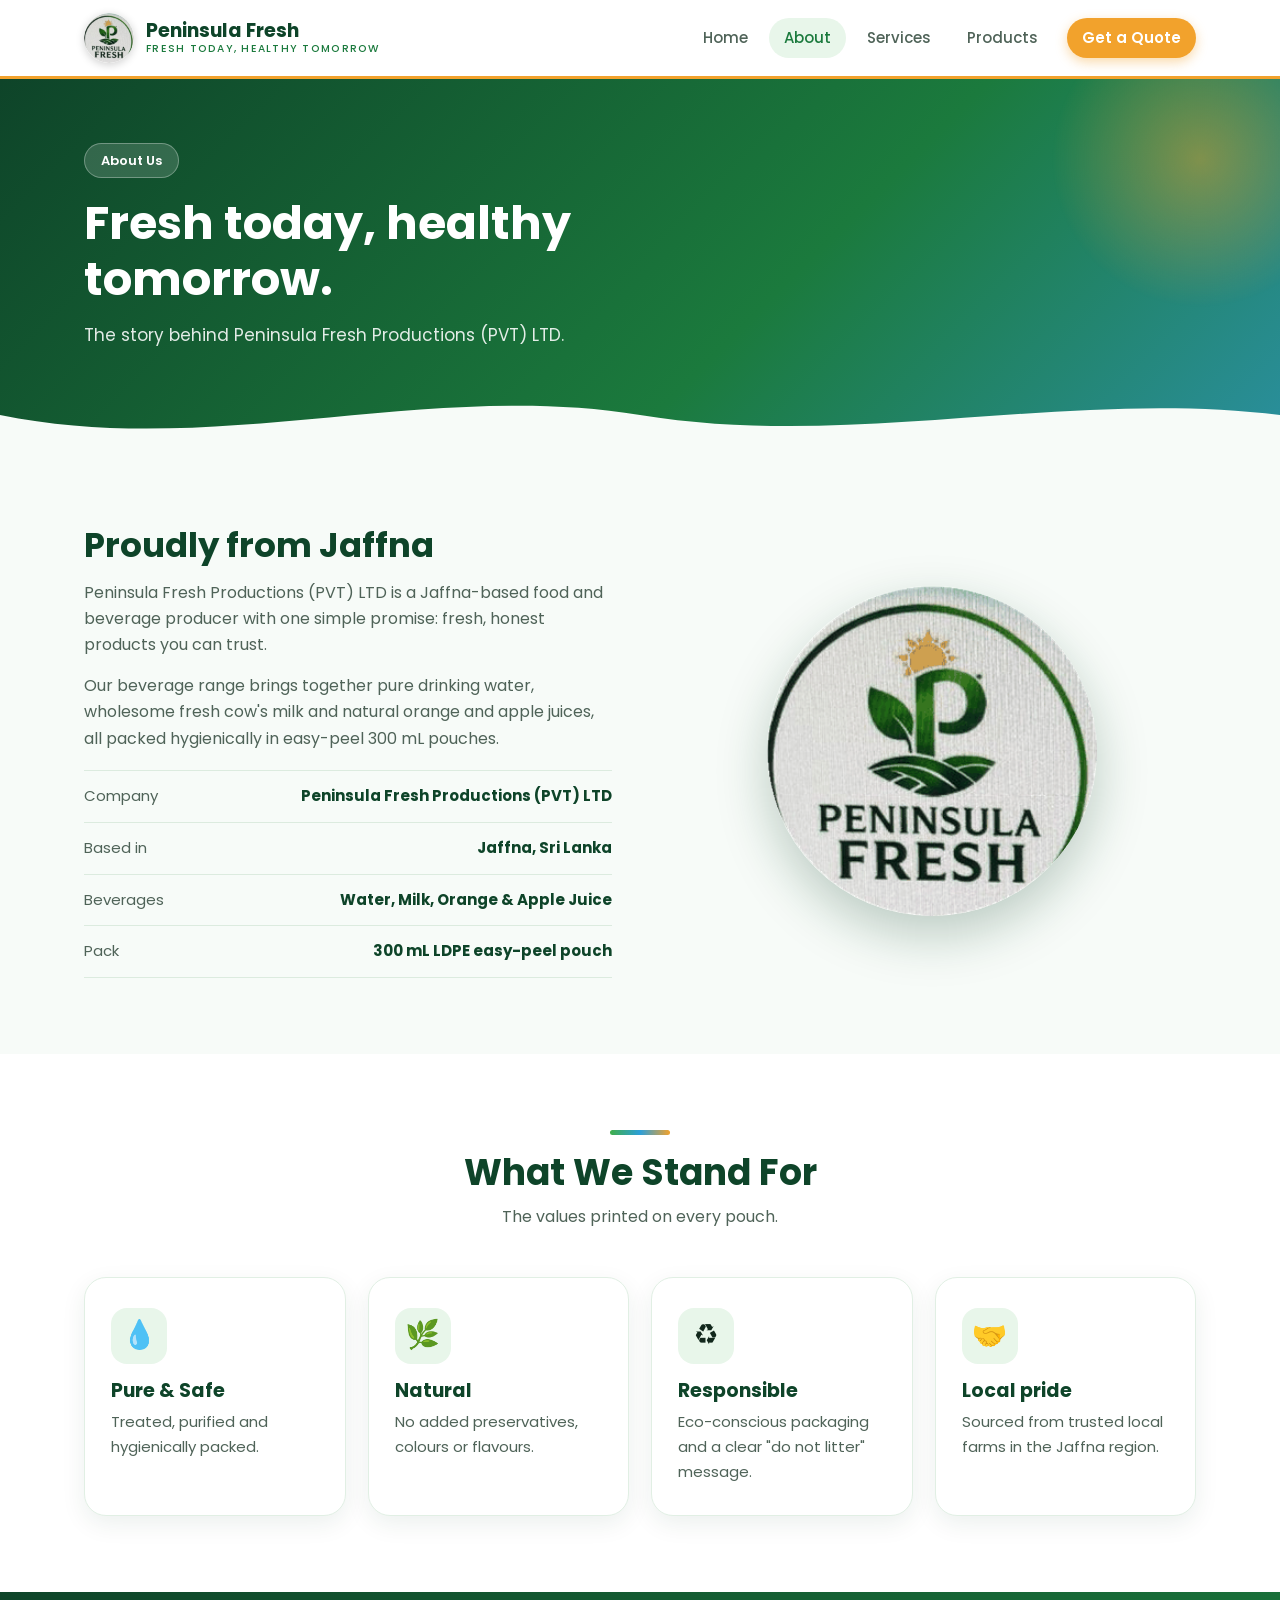
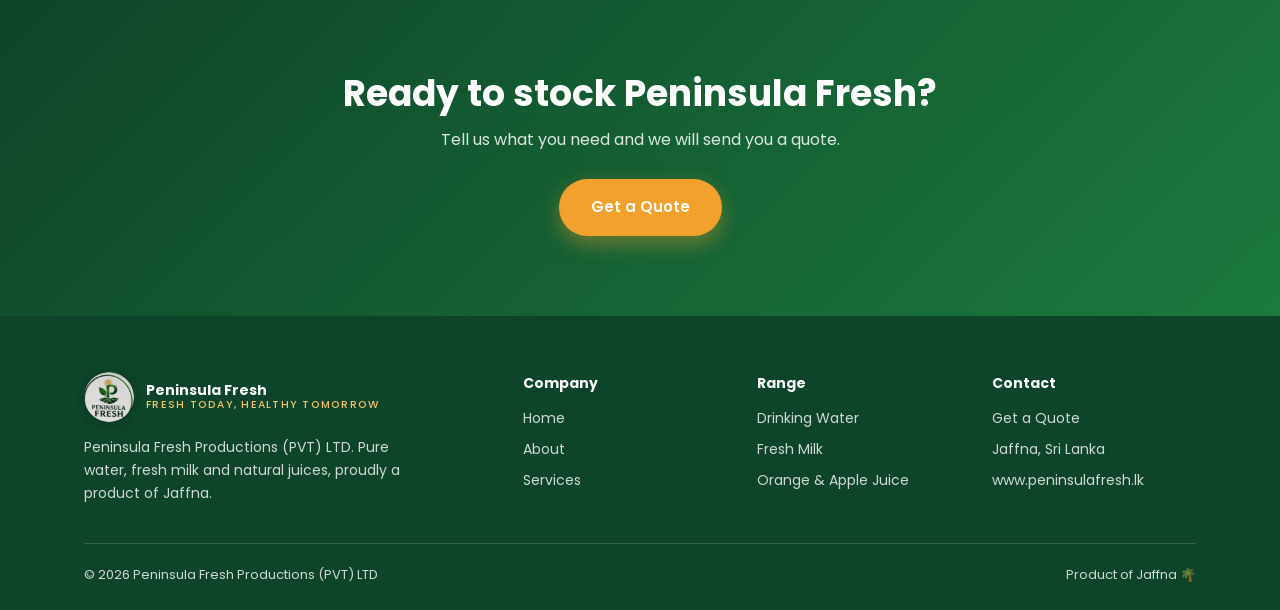
==== about.html @ 9424a058 "Initial commit - Peninsula Fresh Drinks Website" ====
<!DOCTYPE html>
<html lang="en"><head><meta charset="UTF-8"><meta name="viewport" content="width=device-width,initial-scale=1">
<title>About | Peninsula Fresh</title><meta name="description" content="About Peninsula Fresh Productions (PVT) LTD, Jaffna.">
<link rel="icon" href="[data-uri]"><link rel="preconnect" href="https://fonts.googleapis.com"><link href="https://fonts.googleapis.com/css2?family=Poppins:wght@400;500;600;700&display=swap" rel="stylesheet">
<link rel="stylesheet" href="style.css"></head><body>
<header class="hdr"><div class="wrap"><a class="brand" href="index.html"><img src="[data-uri]" alt="Peninsula Fresh logo"><span>Peninsula Fresh<small>Fresh Today, Healthy Tomorrow</small></span></a>
<button class="mt" aria-label="Menu" aria-expanded="false"><span></span><span></span><span></span></button><nav class="nav"><a href="index.html">Home</a><a href="about.html" class=on>About</a><a href="services.html">Services</a><a href="products.html">Products</a><a href="contact.html" class="cta">Get a Quote</a></nav></div></header>
<div class="ph"><div class="wrap"><span class="pill">About Us</span><h1>Fresh today, healthy tomorrow.</h1><p>The story behind Peninsula Fresh Productions (PVT) LTD.</p></div><div class="wv"><svg viewBox="0 0 2880 80" preserveAspectRatio="none"><path d="M0 40 C240 90 480 0 720 40 C960 80 1200 10 1440 40 C1680 90 1920 0 2160 40 C2400 80 2640 10 2880 40 V80 H0Z" fill="#f7fbf8"/></svg></div></div><section><div class="wrap"><div class="two"><div><h2>Proudly from Jaffna</h2><p>Peninsula Fresh Productions (PVT) LTD is a Jaffna-based food and beverage producer with one simple promise: fresh, honest products you can trust.</p><p>Our beverage range brings together pure drinking water, wholesome fresh cow's milk and natural orange and apple juices, all packed hygienically in easy-peel 300 mL pouches.</p>
<div class="facts"><div><span>Company</span><b>Peninsula Fresh Productions (PVT) LTD</b></div><div><span>Based in</span><b>Jaffna, Sri Lanka</b></div><div><span>Beverages</span><b>Water, Milk, Orange &amp; Apple Juice</b></div><div><span>Pack</span><b>300 mL LDPE easy-peel pouch</b></div></div></div><div><img class="logo-big" src="[data-uri]" alt="Peninsula Fresh logo"></div></div></div></section>
<section class="alt"><div class="wrap"><div class="sh"><div class="bar"></div><h2>What We Stand For</h2><p>The values printed on every pouch.</p></div><div class="grid4"><div class="card"><div class="ic">💧</div><h3>Pure &amp; Safe</h3><p>Treated, purified and hygienically packed.</p></div><div class="card"><div class="ic">🌿</div><h3>Natural</h3><p>No added preservatives, colours or flavours.</p></div><div class="card"><div class="ic">♻️</div><h3>Responsible</h3><p>Eco-conscious packaging and a clear "do not litter" message.</p></div><div class="card"><div class="ic">🤝</div><h3>Local pride</h3><p>Sourced from trusted local farms in the Jaffna region.</p></div></div></div></section><section class="cta"><div class="wrap"><h2>Ready to stock Peninsula Fresh?</h2><p>Tell us what you need and we will send you a quote.</p><a class="btn b3" href="contact.html">Get a Quote</a></div></section>
<footer class="ft"><div class="wrap"><div class="fg"><div><a class="brand" href="index.html"><img src="[data-uri]" alt="Peninsula Fresh logo"><span>Peninsula Fresh<small>Fresh Today, Healthy Tomorrow</small></span></a><p style="margin-top:14px;max-width:320px">Peninsula Fresh Productions (PVT) LTD. Pure water, fresh milk and natural juices, proudly a product of Jaffna.</p></div>
<div><h4>Company</h4><a href="index.html">Home</a><a href="about.html">About</a><a href="services.html">Services</a></div>
<div><h4>Range</h4><a href="products.html">Drinking Water</a><a href="products.html">Fresh Milk</a><a href="products.html">Orange &amp; Apple Juice</a></div>
<div><h4>Contact</h4><a href="contact.html">Get a Quote</a><p>Jaffna, Sri Lanka</p><p>www.peninsulafresh.lk</p></div></div>
<div class="fb"><span>© <span class="yr">2026</span> Peninsula Fresh Productions (PVT) LTD</span><span>Product of Jaffna 🌴</span></div></div></footer>
<script src="script.js"></script></body></html>
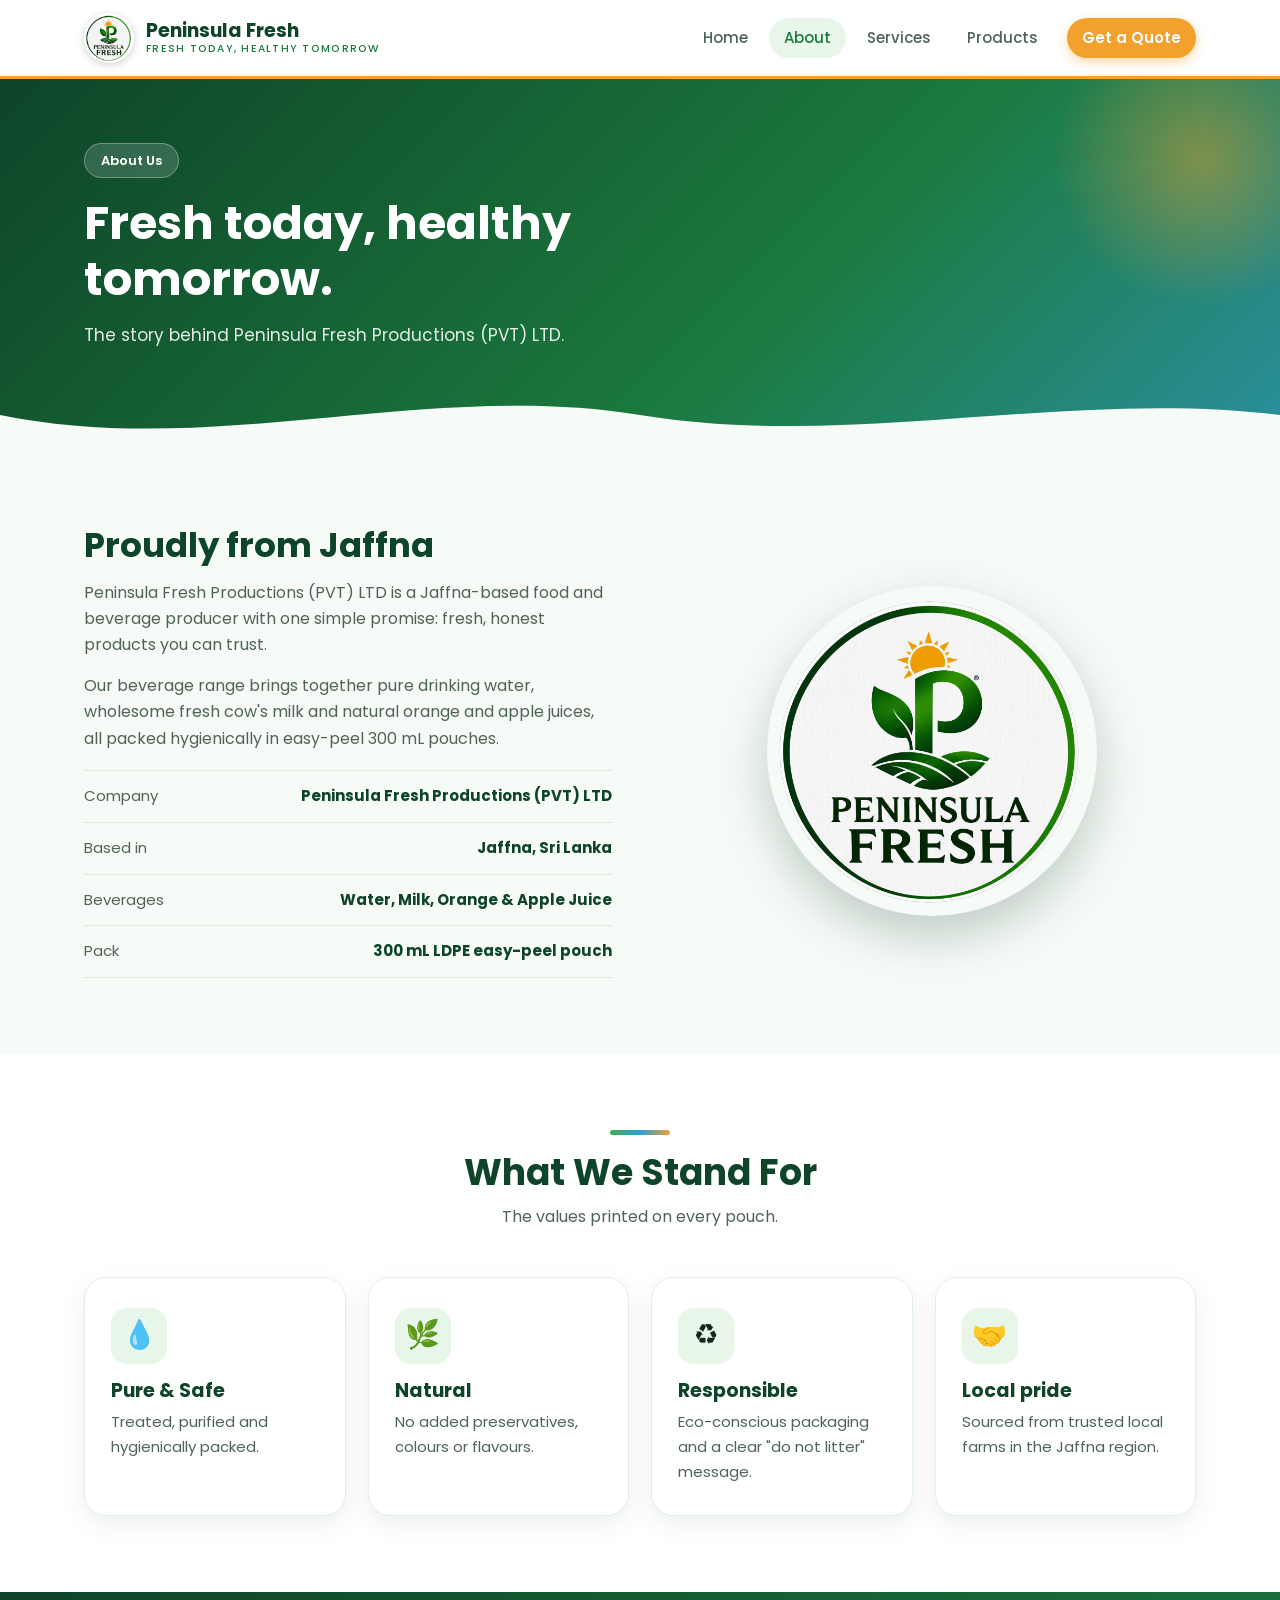
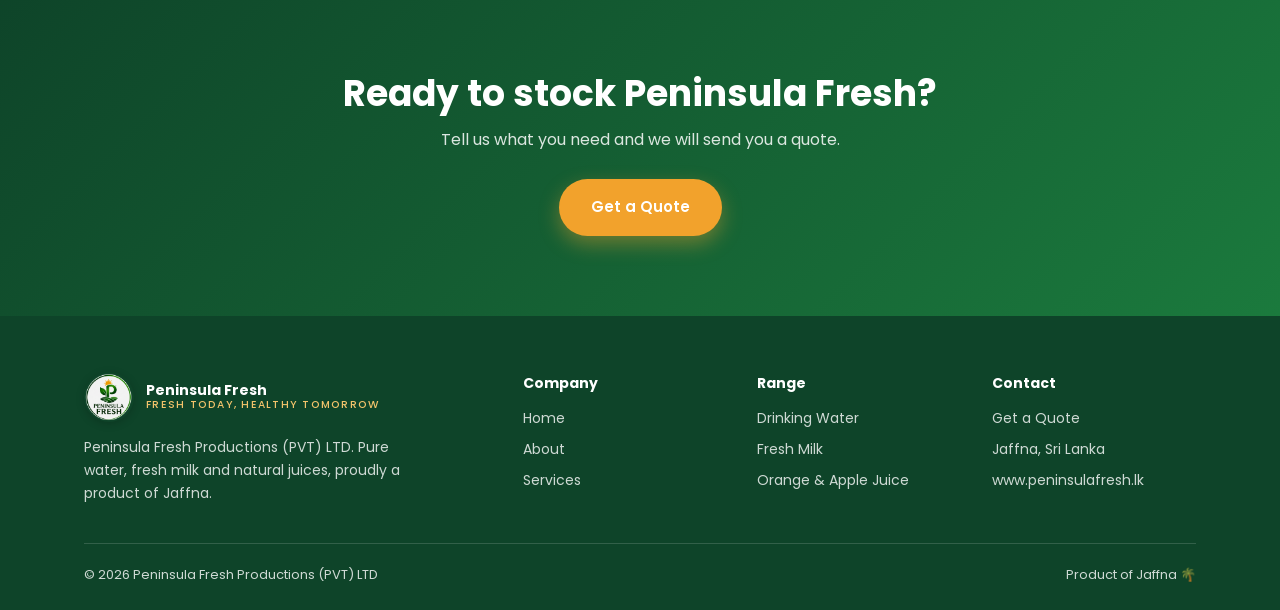
==== commit 681606d6: "Updated product images" ====
--- a/about.html
+++ b/about.html
@@ -1,14 +1,14 @@
 <!DOCTYPE html>
 <html lang="en"><head><meta charset="UTF-8"><meta name="viewport" content="width=device-width,initial-scale=1">
 <title>About | Peninsula Fresh</title><meta name="description" content="About Peninsula Fresh Productions (PVT) LTD, Jaffna.">
-<link rel="icon" href="[data-uri]"><link rel="preconnect" href="https://fonts.googleapis.com"><link href="https://fonts.googleapis.com/css2?family=Poppins:wght@400;500;600;700&display=swap" rel="stylesheet">
+<link rel="icon" href="images/logo.png"><link rel="preconnect" href="https://fonts.googleapis.com"><link href="https://fonts.googleapis.com/css2?family=Poppins:wght@400;500;600;700&display=swap" rel="stylesheet">
 <link rel="stylesheet" href="style.css"></head><body>
-<header class="hdr"><div class="wrap"><a class="brand" href="index.html"><img src="[data-uri]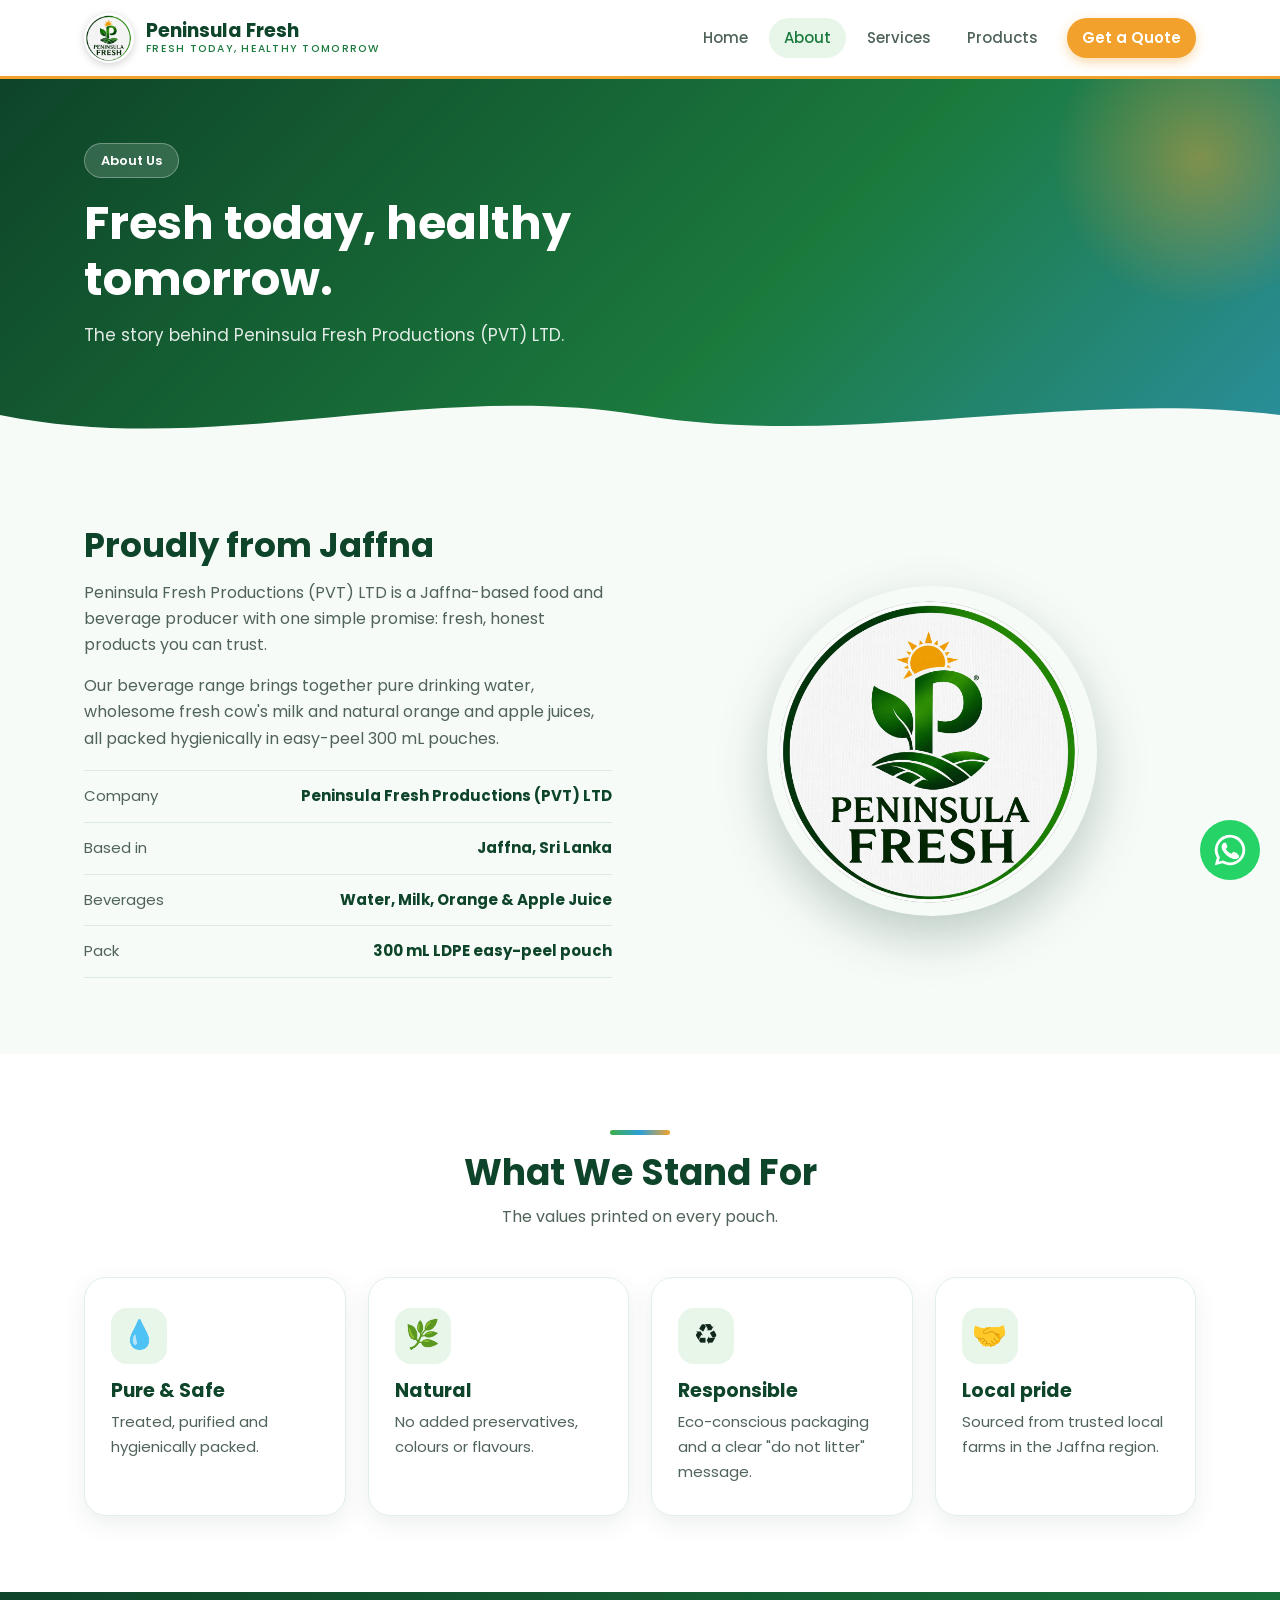
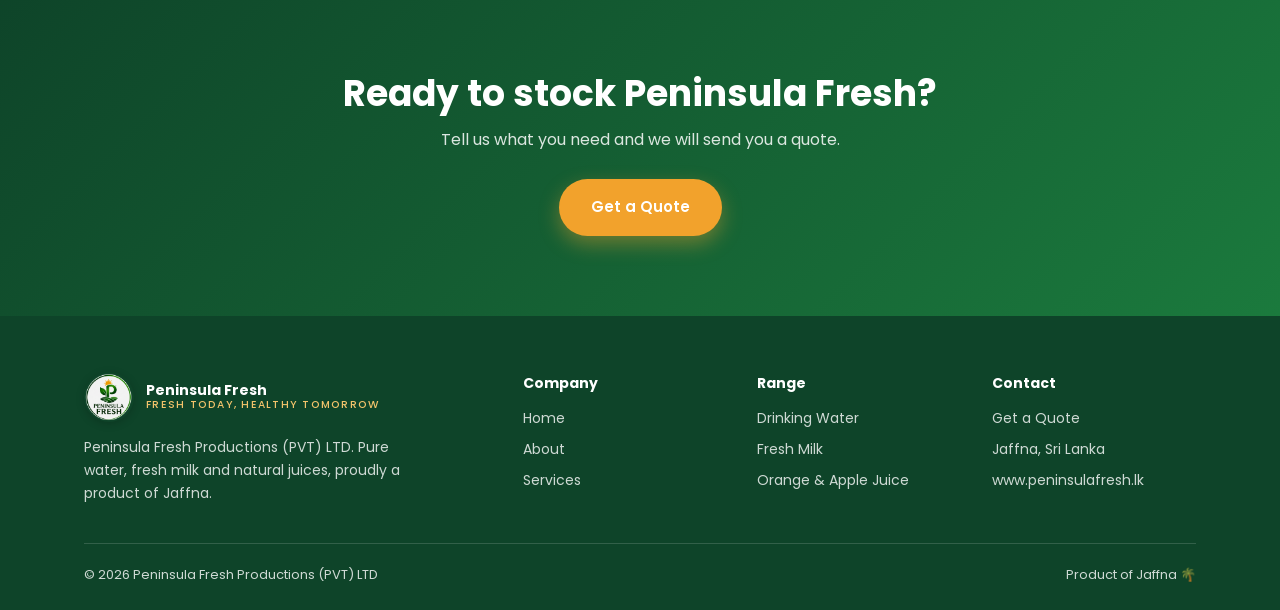
==== commit 8954dcee: "Fix WhatsApp floating button and update website" ====
--- a/about.html
+++ b/about.html
@@ -2,7 +2,23 @@
 <html lang="en"><head><meta charset="UTF-8"><meta name="viewport" content="width=device-width,initial-scale=1">
 <title>About | Peninsula Fresh</title><meta name="description" content="About Peninsula Fresh Productions (PVT) LTD, Jaffna.">
 <link rel="icon" href="images/logo.png"><link rel="preconnect" href="https://fonts.googleapis.com"><link href="https://fonts.googleapis.com/css2?family=Poppins:wght@400;500;600;700&display=swap" rel="stylesheet">
-<link rel="stylesheet" href="style.css"></head><body>
+<link rel="stylesheet" href="style.css"></head>
+<!-- Floating WhatsApp Button -->
+<a
+  href="https://wa.me/94769988123?text=Hello%20Peninsula%20Fresh%2C%20I%20would%20like%20to%20know%20more%20about%20your%20products."
+  class="whatsapp-float"
+  target="_blank"
+  rel="noopener noreferrer"
+  aria-label="Chat with Peninsula Fresh on WhatsApp"
+  title="Chat with us on WhatsApp"
+>
+  <svg viewBox="0 0 32 32"
+       xmlns="http://www.w3.org/2000/svg"
+       aria-hidden="true">
+    <path fill="currentColor" d="M16 .8A15.2 15.2 0 0 0 2.9 23.7L.8 31.2l7.7-2A15.2 15.2 0 1 0 16 .8Zm0 27.6a12.3 12.3 0 0 1-6.3-1.7l-.5-.3-4.5 1.2 1.2-4.4-.3-.5a12.4 12.4 0 1 1 10.4 5.7Zm6.8-9.3c-.4-.2-2.3-1.1-2.7-1.2-.4-.1-.7-.2-.9.2-.3.4-1.1 1.2-1.3 1.4-.2.2-.5.3-.9.1-.4-.2-1.6-.6-3-1.8-1.1-1-1.8-2.2-2-2.6-.2-.4 0-.6.2-.8l.7-.8c.2-.2.3-.4.4-.7.1-.2.1-.5 0-.7-.1-.2-.9-2.1-1.2-2.9-.3-.7-.6-.6-.9-.6h-.8c-.3 0-.8.1-1.2.6-.4.4-1.6 1.5-1.6 3.7s1.6 4.3 1.8 4.6c.2.3 3.1 4.8 7.5 6.5 1 .4 1.8.6 2.5.8 1.1.3 2.1.2 2.9.2.9-.1 2.3-.9 2.6-1.8.3-.9.3-1.7.2-1.8-.1-.2-.4-.3-.8-.5Z"/>
+  </svg>
+</a>
+<body>
 <header class="hdr"><div class="wrap"><a class="brand" href="index.html"><img src="images/logo.png" alt="Peninsula Fresh logo"><span>Peninsula Fresh<small>Fresh Today, Healthy Tomorrow</small></span></a>
 <button class="mt" aria-label="Menu" aria-expanded="false"><span></span><span></span><span></span></button><nav class="nav"><a href="index.html">Home</a><a href="about.html" class=on>About</a><a href="services.html">Services</a><a href="products.html">Products</a><a href="contact.html" class="cta">Get a Quote</a></nav></div></header>
 <div class="ph"><div class="wrap"><span class="pill">About Us</span><h1>Fresh today, healthy tomorrow.</h1><p>The story behind Peninsula Fresh Productions (PVT) LTD.</p></div><div class="wv"><svg viewBox="0 0 2880 80" preserveAspectRatio="none"><path d="M0 40 C240 90 480 0 720 40 C960 80 1200 10 1440 40 C1680 90 1920 0 2160 40 C2400 80 2640 10 2880 40 V80 H0Z" fill="#f7fbf8"/></svg></div></div><section><div class="wrap"><div class="two"><div><h2>Proudly from Jaffna</h2><p>Peninsula Fresh Productions (PVT) LTD is a Jaffna-based food and beverage producer with one simple promise: fresh, honest products you can trust.</p><p>Our beverage range brings together pure drinking water, wholesome fresh cow's milk and natural orange and apple juices, all packed hygienically in easy-peel 300 mL pouches.</p>
--- a/style.css
+++ b/style.css
@@ -1,97 +1,1814 @@
-:root{--g9:#0e4429;--g7:#1b7a3d;--g5:#3fae49;--g1:#e8f6ea;--bl:#2c9fd9;--bl1:#e6f4fb;--sun:#f2a22c;--red:#d63a2f;--ink:#12281c;--mut:#4f6358;--bg:#f7fbf8;--f:'Poppins','Segoe UI',system-ui,-apple-system,sans-serif}
-*{box-sizing:border-box;margin:0;padding:0}html{scroll-behavior:smooth}
-body{font-family:var(--f);color:var(--ink);background:var(--bg);line-height:1.65;font-size:16px;-webkit-font-smoothing:antialiased}
-img{max-width:100%;display:block}a{color:inherit;text-decoration:none}
-.wrap{max-width:1160px;margin:0 auto;padding:0 24px}
-h1,h2,h3{line-height:1.2;color:var(--g9);font-weight:700}
-/* header */
-.hdr{position:sticky;top:0;z-index:50;background:rgba(255,255,255,.94);backdrop-filter:blur(8px);border-bottom:3px solid var(--sun);transition:box-shadow .2s}
-.hdr.sc{box-shadow:0 6px 20px rgba(14,68,41,.12)}
-.hdr .wrap{display:flex;align-items:center;justify-content:space-between;height:76px;position:relative}
-.brand{display:flex;align-items:center;gap:12px;font-weight:700;color:var(--g9);font-size:19px;line-height:1.2}
-.brand img{width:50px;height:50px;border-radius:50%;box-shadow:0 2px 8px rgba(0,0,0,.18)}
-.brand small{display:block;font-size:10.5px;font-weight:500;letter-spacing:.12em;color:var(--g7);text-transform:uppercase}
-.nav{display:flex;gap:6px;align-items:center}
-.nav a{padding:8px 15px;border-radius:30px;font-weight:500;font-size:15px;color:var(--mut);transition:.2s}
-.nav a:hover,.nav a.on{background:var(--g1);color:var(--g7)}
-.nav a.cta{background:var(--sun);color:#fff;font-weight:600;margin-left:8px;box-shadow:0 4px 12px rgba(242,162,44,.4)}
-.nav a.cta:hover{background:#e08f12;transform:translateY(-2px)}
-.mt{display:none;background:none;border:0;padding:8px;cursor:pointer;flex-direction:column;gap:5px}
-.mt span{width:26px;height:3px;background:var(--g9);border-radius:3px;transition:.25s}
-.mt.open span:nth-child(1){transform:translateY(8px) rotate(45deg)}.mt.open span:nth-child(2){opacity:0}.mt.open span:nth-child(3){transform:translateY(-8px) rotate(-45deg)}
-/* buttons */
-.btn{display:inline-block;padding:14px 30px;border-radius:40px;font-weight:600;font-size:15px;border:2px solid transparent;cursor:pointer;font-family:inherit;transition:.2s}
-.b1{background:var(--g7);color:#fff;box-shadow:0 8px 20px rgba(27,122,61,.35)}.b1:hover{background:var(--g9);transform:translateY(-3px)}
-.b2{border-color:var(--g7);color:var(--g7);background:#fff}.b2:hover{background:var(--g1)}
-.b3{background:var(--sun);color:#fff;box-shadow:0 8px 20px rgba(242,162,44,.4)}.b3:hover{background:#e08f12;transform:translateY(-3px)}
-/* hero */
-.hero{position:relative;overflow:hidden;background:linear-gradient(160deg,var(--bl1) 0%,#fff 45%,var(--g1) 100%);padding:70px 0 120px}
-.hero .wrap{display:grid;grid-template-columns:1.05fr 1fr;gap:40px;align-items:center;position:relative;z-index:2}
-.pill{display:inline-block;background:#fff;border:1px solid #cfe8d4;color:var(--g7);font-weight:600;font-size:13px;padding:6px 16px;border-radius:30px;margin-bottom:18px}
-.hero h1{font-size:clamp(34px,5vw,56px);margin-bottom:18px}.hero h1 em{font-style:normal;color:var(--g5)}
-.hero p.l{font-size:18px;color:var(--mut);max-width:520px;margin-bottom:30px}
-.acts{display:flex;gap:14px;flex-wrap:wrap}
-.cluster{display:flex;justify-content:center;align-items:flex-end;padding:10px 0}
-.cluster img{width:25%;margin-left:-3%;border-radius:16px;background:#fff;padding:4px;box-shadow:0 18px 36px rgba(14,68,41,.25);transform:rotate(var(--r));animation:flt 5s ease-in-out infinite}
-.cluster img:nth-child(1){--r:-7deg;animation-delay:0s}.cluster img:nth-child(2){--r:3deg;margin-bottom:34px;animation-delay:.6s}.cluster img:nth-child(3){--r:-3deg;animation-delay:1.2s}.cluster img:nth-child(4){--r:7deg;margin-bottom:22px;animation-delay:1.8s}
-@keyframes flt{50%{transform:rotate(var(--r)) translateY(-14px)}}
-.bub span{position:absolute;bottom:-40px;left:var(--l);width:var(--s);height:var(--s);border-radius:50%;background:rgba(44,159,217,.18);border:1px solid rgba(44,159,217,.35);animation:up var(--d) linear infinite;z-index:1}
-@keyframes up{to{transform:translateY(-760px);opacity:0}}
-.wv{position:absolute;left:0;bottom:-1px;width:100%;height:70px;overflow:hidden;z-index:3}
-.wv svg{width:200%;height:100%;animation:wv 9s linear infinite;display:block}
-@keyframes wv{to{transform:translateX(-50%)}}
-/* page header */
-.ph{position:relative;background:linear-gradient(135deg,var(--g9),var(--g7) 60%,#2a8f9e);color:#fff;padding:64px 0 100px;overflow:hidden}
-.ph h1{color:#fff;font-size:clamp(30px,4.5vw,46px);max-width:700px;animation:rise .7s both}.ph p{max-width:560px;color:rgba(255,255,255,.88);margin-top:14px;font-size:17px;animation:rise .7s .12s both}
-.ph .pill{background:rgba(255,255,255,.15);border-color:rgba(255,255,255,.3);color:#fff}
-.ph::after{content:"";position:absolute;right:-70px;top:-70px;width:300px;height:300px;border-radius:50%;background:radial-gradient(circle,rgba(242,162,44,.45),transparent 70%)}
-/* sections */
-section{padding:76px 0}.alt{background:#fff}
-.sh{text-align:center;max-width:620px;margin:0 auto 46px}.sh h2{font-size:clamp(26px,3.6vw,36px);margin-bottom:10px}.sh p{color:var(--mut)}
-.sh .bar{width:60px;height:5px;border-radius:5px;background:linear-gradient(90deg,var(--g5),var(--bl),var(--sun));margin:0 auto 16px}
-.stats{display:grid;grid-template-columns:repeat(4,1fr);gap:18px;margin-top:-56px;position:relative;z-index:4}
-.stat{background:#fff;border-radius:20px;padding:26px 18px;text-align:center;box-shadow:0 14px 34px rgba(14,68,41,.12);transition:.25s}.stat:hover{transform:translateY(-5px)}
-.stat b{display:block;font-size:38px;color:var(--g7);line-height:1.1}.stat span{font-size:14px;color:var(--mut)}
-.grid4{display:grid;grid-template-columns:repeat(4,1fr);gap:22px}.grid3{display:grid;grid-template-columns:repeat(3,1fr);gap:22px}.grid2{display:grid;grid-template-columns:repeat(2,1fr);gap:26px}
-.tc{display:block;background:#fff;border-radius:24px;overflow:hidden;box-shadow:0 10px 28px rgba(14,68,41,.1);border-top:6px solid var(--ac);transition:.3s}
-.tc:hover{transform:translateY(-8px);box-shadow:0 20px 40px rgba(14,68,41,.18)}
-.tc .im{background:var(--al);padding:18px}.tc img{margin:0 auto;border-radius:12px;max-height:260px;transition:transform .4s}.tc:hover img{transform:scale(1.06) rotate(-2deg)}
-.tc .bd{padding:18px 22px 24px}.tc h3{font-size:20px;color:var(--ac)}.tc p{font-size:14px;color:var(--mut);margin-top:4px}.tc .go{display:inline-block;margin-top:10px;font-weight:600;font-size:14px;color:var(--ac)}
-.card{background:#fff;border-radius:22px;padding:30px 26px;box-shadow:0 8px 24px rgba(14,68,41,.08);border:1px solid #e1efe4;transition:.3s}.card:hover{transform:translateY(-6px);box-shadow:0 18px 36px rgba(14,68,41,.14)}
-.ic{width:56px;height:56px;border-radius:16px;background:var(--g1);display:grid;place-items:center;font-size:28px;margin-bottom:16px}
-.card h3{font-size:19px;margin-bottom:8px}.card p{color:var(--mut);font-size:15px}
-.steps{display:grid;grid-template-columns:repeat(4,1fr);gap:22px;counter-reset:s}.step{position:relative;padding:26px 22px;background:#fff;border-radius:20px;box-shadow:0 8px 24px rgba(14,68,41,.08)}
-.step::before{counter-increment:s;content:counter(s);display:grid;place-items:center;width:40px;height:40px;border-radius:50%;background:var(--sun);color:#fff;font-weight:700;margin-bottom:12px}.step h3{font-size:18px;margin-bottom:6px}.step p{font-size:14px;color:var(--mut)}
-.cta{position:relative;background:linear-gradient(135deg,var(--g9),var(--g7));color:#fff;text-align:center;padding:80px 0}.cta h2{color:#fff;font-size:clamp(26px,3.6vw,36px);margin-bottom:12px}.cta p{color:rgba(255,255,255,.85);margin-bottom:26px}
-.two{display:grid;grid-template-columns:1fr 1fr;gap:56px;align-items:center}.two h2{font-size:clamp(26px,3.4vw,34px);margin-bottom:14px}.two p{color:var(--mut);margin-bottom:14px}
-.logo-big{width:min(330px,80%);margin:0 auto;border-radius:50%;box-shadow:0 20px 50px rgba(14,68,41,.25);animation:flt2 6s ease-in-out infinite}@keyframes flt2{50%{transform:translateY(-12px)}}
-.facts{margin-top:18px}.facts div{display:flex;justify-content:space-between;gap:16px;padding:13px 0;border-top:1px solid #dcebdf;font-size:15px}.facts div:last-child{border-bottom:1px solid #dcebdf}.facts span{color:var(--mut)}.facts b{color:var(--g9);text-align:right}
-/* products */
-.tabs{display:flex;gap:10px;justify-content:center;flex-wrap:wrap;margin-bottom:40px}.tabs button{border:2px solid #cfe8d4;background:#fff;color:var(--g7);font:600 14px var(--f);padding:10px 22px;border-radius:30px;cursor:pointer;transition:.2s}.tabs button:hover{background:var(--g1)}.tabs button.on{background:var(--g7);color:#fff;border-color:var(--g7)}
-.pc{background:#fff;border-radius:26px;overflow:hidden;box-shadow:0 12px 32px rgba(14,68,41,.1);border-top:7px solid var(--ac)}.pc[hidden]{display:none}
-.pi{position:relative;background:var(--al);aspect-ratio:1/1;overflow:hidden}
-.pi img{position:absolute;inset:0;width:100%;height:100%;object-fit:contain;padding:16px;transition:opacity .45s,transform .45s}.pi .b{opacity:0;transform:scale(.96)}.pi.sb .b{opacity:1;transform:none}.pi.sb .f{opacity:0;transform:scale(.96)}
-.flip{position:absolute;right:14px;bottom:14px;z-index:2;background:var(--ac);color:#fff;border:0;border-radius:30px;padding:9px 18px;font:600 13px var(--f);cursor:pointer;box-shadow:0 6px 14px rgba(0,0,0,.2)}
-.pb{padding:26px 28px 30px}.chip{display:inline-block;background:var(--al);color:var(--ac);font-weight:600;font-size:12.5px;padding:4px 14px;border-radius:20px}.pb h3{font-size:26px;margin:10px 0 6px;color:var(--ac)}.pb>p{color:var(--mut);font-size:15px}
-.tk{list-style:none;margin:16px 0;display:grid;grid-template-columns:1fr 1fr;gap:8px 14px}.tk li{font-size:14px;padding-left:24px;position:relative}.tk li::before{content:"✓";position:absolute;left:0;color:var(--ac);font-weight:700}
-.nt{width:100%;border-collapse:collapse;font-size:13.5px;margin:6px 0 12px}.nt caption{text-align:left;font-weight:600;color:var(--g9);padding-bottom:6px}.nt td{padding:6px 0;border-bottom:1px dashed #d6e5d9}.nt td+td{text-align:right;font-weight:600}
-.st{font-size:13px;color:var(--mut);margin-bottom:16px}
-/* contact */
-.cg{display:grid;grid-template-columns:1.25fr .75fr;gap:30px;align-items:start}.fm{background:#fff;border-radius:26px;padding:36px;box-shadow:0 14px 36px rgba(14,68,41,.1)}
-.fr{display:grid;grid-template-columns:1fr 1fr;gap:16px}.fd{margin-bottom:16px}.fd label{display:block;font-weight:600;font-size:13.5px;margin-bottom:6px;color:var(--g9)}
-.fd input,.fd select,.fd textarea{width:100%;padding:13px 15px;border:2px solid #d6e5d9;border-radius:14px;font:15px var(--f);background:#fbfefb;color:var(--ink);transition:.2s}.fd input:focus,.fd select:focus,.fd textarea:focus{outline:0;border-color:var(--g5);box-shadow:0 0 0 4px rgba(63,174,73,.15)}.fd textarea{min-height:120px;resize:vertical}.fd .er{border-color:var(--red)}
-.msg{display:none;margin-top:14px;padding:12px 16px;border-radius:12px;font-size:14px}.msg.show{display:block}.msg.ok{background:var(--g1);color:var(--g9)}.msg.no{background:#fdeceb;color:var(--red)}
-.side{display:grid;gap:16px}.info{background:#fff;border-radius:20px;padding:22px 24px;box-shadow:0 8px 24px rgba(14,68,41,.08);border-left:5px solid var(--sun)}.info small{display:block;color:var(--g7);font-weight:600;font-size:12px;letter-spacing:.08em;text-transform:uppercase}.info b{font-size:16px;color:var(--g9)}
-/* footer */
-.ft{background:var(--g9);color:rgba(255,255,255,.8);padding:56px 0 24px}.fg{display:grid;grid-template-columns:2fr 1fr 1fr 1fr;gap:30px;padding-bottom:30px;border-bottom:1px solid rgba(255,255,255,.15)}
-.ft .brand{color:#fff}.ft .brand small{color:var(--gold,#f2c36b)}.ft h4{color:#fff;font-size:14px;margin-bottom:12px}.ft a,.ft p{display:block;font-size:14px;margin-bottom:8px}.ft a:hover{color:var(--sun)}.fb{display:flex;justify-content:space-between;gap:12px;flex-wrap:wrap;padding-top:20px;font-size:13px}
-/* animation */
-@keyframes rise{from{opacity:0;transform:translateY(22px)}to{opacity:1;transform:none}}
-.rs{animation:rise .7s both}.d1{animation-delay:.1s}.d2{animation-delay:.2s}.d3{animation-delay:.3s}.d4{animation-delay:.4s}
-.grid4>*,.grid3>*,.grid2>*,.steps>*,.stats>*{animation:rise .7s both}.grid4>:nth-child(2),.grid3>:nth-child(2),.steps>:nth-child(2),.stats>:nth-child(2){animation-delay:.1s}.grid4>:nth-child(3),.grid3>:nth-child(3),.steps>:nth-child(3),.stats>:nth-child(3){animation-delay:.2s}.grid4>:nth-child(4),.steps>:nth-child(4),.stats>:nth-child(4){animation-delay:.3s}
-@media(prefers-reduced-motion:reduce){*{animation:none!important;transition:none!important}}
-@media(max-width:940px){.mt{display:flex}.nav{display:none;position:absolute;top:76px;left:0;right:0;background:#fff;flex-direction:column;align-items:stretch;padding:14px 24px 22px;border-bottom:3px solid var(--sun);box-shadow:0 14px 24px rgba(0,0,0,.1)}.nav.open{display:flex}.nav a{padding:13px 16px}.nav a.cta{margin:8px 0 0;text-align:center}
-.hero .wrap,.two,.cg{grid-template-columns:1fr}.hero{padding:50px 0 100px}.stats,.grid4,.steps{grid-template-columns:repeat(2,1fr)}.grid3,.grid2{grid-template-columns:1fr}.fg{grid-template-columns:1fr 1fr}}
-@media(max-width:520px){.brand small{display:none}.brand{font-size:17px}.stats,.grid4,.steps,.fr,.tk{grid-template-columns:1fr}.stats{grid-template-columns:1fr 1fr}.stat b{font-size:30px}.fm{padding:24px 18px}section{padding:56px 0}.cluster img{width:27%}}
-.ft .brand{display:flex}.ft .brand img{flex-shrink:0}
-@media(max-width:940px){.hero{padding-bottom:130px}}
+
+:root {
+  --g9: #0e4429;
+  --g7: #1b7a3d;
+  --g5: #3fae49;
+  --g1: #e8f6ea;
+  --bl: #2c9fd9;
+  --bl1: #e6f4fb;
+  --sun: #f2a22c;
+  --red: #d63a2f;
+  --ink: #12281c;
+  --mut: #4f6358;
+  --bg: #f7fbf8;
+  --f: 'Poppins','Segoe UI',system-ui,-apple-system,sans-serif;
+}
+
+/* GLOBAL */
+* {
+  box-sizing: border-box;
+  margin: 0;
+  padding: 0;
+}
+
+html {
+  scroll-behavior: smooth;
+}
+
+body {
+  font-family: var(--f);
+  color: var(--ink);
+  background: var(--bg);
+  line-height: 1.65;
+  font-size: 16px;
+  -webkit-font-smoothing: antialiased;
+}
+
+img {
+  max-width: 100%;
+  display: block;
+}
+
+a {
+  color: inherit;
+  text-decoration: none;
+}
+
+.wrap {
+  max-width: 1160px;
+  margin: 0 auto;
+  padding: 0 24px;
+}
+
+h1, h2, h3 {
+  line-height: 1.2;
+  color: var(--g9);
+  font-weight: 700;
+}
+
+/* =========================================
+   HEADER
+   ========================================= */
+
+.hdr {
+  position: sticky;
+  top: 0;
+  z-index: 50;
+  background: rgba(255,255,255,.94);
+  backdrop-filter: blur(8px);
+  border-bottom: 3px solid var(--sun);
+  transition: box-shadow .2s;
+}
+
+.hdr.sc {
+  box-shadow: 0 6px 20px rgba(14,68,41,.12);
+}
+
+.hdr .wrap {
+  display: flex;
+  align-items: center;
+  justify-content: space-between;
+  height: 76px;
+  position: relative;
+}
+
+.brand {
+  display: flex;
+  align-items: center;
+  gap: 12px;
+  font-weight: 700;
+  color: var(--g9);
+  font-size: 19px;
+  line-height: 1.2;
+}
+
+.brand img {
+  width: 50px;
+  height: 50px;
+  border-radius: 50%;
+  box-shadow: 0 2px 8px rgba(0,0,0,.18);
+}
+
+.brand small {
+  display: block;
+  font-size: 10.5px;
+  font-weight: 500;
+  letter-spacing: .12em;
+  color: var(--g7);
+  text-transform: uppercase;
+}
+
+.nav {
+  display: flex;
+  gap: 6px;
+  align-items: center;
+}
+
+.nav a {
+  padding: 8px 15px;
+  border-radius: 30px;
+  font-weight: 500;
+  font-size: 15px;
+  color: var(--mut);
+  transition: .2s;
+}
+
+.nav a:hover,
+.nav a.on {
+  background: var(--g1);
+  color: var(--g7);
+}
+
+.nav a.cta {
+  background: var(--sun);
+  color: #fff;
+  font-weight: 600;
+  margin-left: 8px;
+  box-shadow: 0 4px 12px rgba(242,162,44,.4);
+}
+
+.nav a.cta:hover {
+  background: #e08f12;
+  transform: translateY(-2px);
+}
+
+.mt {
+  display: none;
+  background: none;
+  border: 0;
+  padding: 8px;
+  cursor: pointer;
+  flex-direction: column;
+  gap: 5px;
+}
+
+.mt span {
+  width: 26px;
+  height: 3px;
+  background: var(--g9);
+  border-radius: 3px;
+  transition: .25s;
+}
+
+.mt.open span:nth-child(1) {
+  transform: translateY(8px) rotate(45deg);
+}
+
+.mt.open span:nth-child(2) {
+  opacity: 0;
+}
+
+.mt.open span:nth-child(3) {
+  transform: translateY(-8px) rotate(-45deg);
+}
+
+/* =========================================
+   BUTTONS
+   ========================================= */
+
+.btn {
+  display: inline-block;
+  padding: 14px 30px;
+  border-radius: 40px;
+  font-weight: 600;
+  font-size: 15px;
+  border: 2px solid transparent;
+  cursor: pointer;
+  font-family: inherit;
+  transition: .2s;
+}
+
+.b1 {
+  background: var(--g7);
+  color: #fff;
+  box-shadow: 0 8px 20px rgba(27,122,61,.35);
+}
+
+.b1:hover {
+  background: var(--g9);
+  transform: translateY(-3px);
+}
+
+.b2 {
+  border-color: var(--g7);
+  color: var(--g7);
+  background: #fff;
+}
+
+.b2:hover {
+  background: var(--g1);
+}
+
+.b3 {
+  background: var(--sun);
+  color: #fff;
+  box-shadow: 0 8px 20px rgba(242,162,44,.4);
+}
+
+.b3:hover {
+  background: #e08f12;
+  transform: translateY(-3px);
+}
+
+/* =========================================
+   HOME HERO
+   ========================================= */
+
+.hero {
+  position: relative;
+  overflow: hidden;
+  background: linear-gradient(
+    160deg,
+    var(--bl1) 0%,
+    #fff 45%,
+    var(--g1) 100%
+  );
+  padding: 70px 0 120px;
+}
+
+/* Give more space to the products */
+.hero .wrap {
+  display: grid;
+  grid-template-columns: minmax(0, .95fr) minmax(0, 1.05fr);
+  gap: 20px;
+  align-items: center;
+  position: relative;
+  z-index: 2;
+}
+
+.pill {
+  display: inline-block;
+  background: #fff;
+  border: 1px solid #cfe8d4;
+  color: var(--g7);
+  font-weight: 600;
+  font-size: 13px;
+  padding: 6px 16px;
+  border-radius: 30px;
+  margin-bottom: 18px;
+}
+
+.hero h1 {
+  font-size: clamp(34px, 5vw, 56px);
+  margin-bottom: 18px;
+}
+
+.hero h1 em {
+  font-style: normal;
+  color: var(--g5);
+}
+
+.hero p.l {
+  font-size: 18px;
+  color: var(--mut);
+  max-width: 520px;
+  margin-bottom: 30px;
+}
+
+.acts {
+  display: flex;
+  gap: 14px;
+  flex-wrap: wrap;
+}
+
+/* =========================================
+   LARGE FLOATING PRODUCT IMAGES
+   ========================================= */
+
+.cluster {
+  display: flex;
+  justify-content: center;
+  align-items: flex-end;
+
+  width: 100%;
+  min-width: 0;
+  max-width: 100%;
+
+  padding: 25px 0;
+  overflow: visible;
+}
+
+/* Bigger packets - no white rectangles */
+.cluster img {
+  width: 29%;
+  max-width: none;
+  min-width: 0;
+  height: auto;
+
+  flex-shrink: 1;
+  object-fit: contain;
+
+  margin-left: -4%;
+
+  background: transparent;
+  padding: 0;
+  border: none;
+  border-radius: 0;
+  box-shadow: none;
+
+  /* Soft shadow behind the pouch shape */
+  filter: drop-shadow(
+    0 14px 12px rgba(0,55,25,.20)
+  );
+
+  /* Preserve original animation */
+  transform: rotate(var(--r));
+  animation: flt 5s ease-in-out infinite;
+  will-change: transform;
+}
+
+/* Drinking Water */
+.cluster img:nth-child(1) {
+  --r: -7deg;
+  animation-delay: 0s;
+}
+
+/* Fresh Milk */
+.cluster img:nth-child(2) {
+  --r: 3deg;
+  margin-bottom: 34px;
+  animation-delay: .6s;
+}
+
+/* Orange Juice */
+.cluster img:nth-child(3) {
+  --r: -3deg;
+  animation-delay: 1.2s;
+}
+
+/* Apple Juice */
+.cluster img:nth-child(4) {
+  --r: 7deg;
+  margin-bottom: 22px;
+  animation-delay: 1.8s;
+}
+
+/* Keep the original slow up/down motion */
+@keyframes flt {
+  50% {
+    transform: rotate(var(--r)) translateY(-14px);
+  }
+}
+
+/* =========================================
+   FLOATING BUBBLES
+   ========================================= */
+
+.bub span {
+  position: absolute;
+  bottom: -40px;
+  left: var(--l);
+  width: var(--s);
+  height: var(--s);
+  border-radius: 50%;
+  background: rgba(44,159,217,.18);
+  border: 1px solid rgba(44,159,217,.35);
+  animation: up var(--d) linear infinite;
+  z-index: 1;
+}
+
+@keyframes up {
+  to {
+    transform: translateY(-760px);
+    opacity: 0;
+  }
+}
+
+/* =========================================
+   HERO WAVE
+   ========================================= */
+
+.wv {
+  position: absolute;
+  left: 0;
+  bottom: -1px;
+  width: 100%;
+  height: 70px;
+  overflow: hidden;
+  z-index: 3;
+}
+
+.wv svg {
+  width: 200%;
+  height: 100%;
+  animation: wv 9s linear infinite;
+  display: block;
+}
+
+@keyframes wv {
+  to {
+    transform: translateX(-50%);
+  }
+}
+
+/* =========================================
+   PAGE HEADER
+   ========================================= */
+
+.ph {
+  position: relative;
+  background: linear-gradient(
+    135deg,
+    var(--g9),
+    var(--g7) 60%,
+    #2a8f9e
+  );
+  color: #fff;
+  padding: 64px 0 100px;
+  overflow: hidden;
+}
+
+.ph h1 {
+  color: #fff;
+  font-size: clamp(30px,4.5vw,46px);
+  max-width: 700px;
+  animation: rise .7s both;
+}
+
+.ph p {
+  max-width: 560px;
+  color: rgba(255,255,255,.88);
+  margin-top: 14px;
+  font-size: 17px;
+  animation: rise .7s .12s both;
+}
+
+.ph .pill {
+  background: rgba(255,255,255,.15);
+  border-color: rgba(255,255,255,.3);
+  color: #fff;
+}
+
+.ph::after {
+  content: "";
+  position: absolute;
+  right: -70px;
+  top: -70px;
+  width: 300px;
+  height: 300px;
+  border-radius: 50%;
+  background: radial-gradient(
+    circle,
+    rgba(242,162,44,.45),
+    transparent 70%
+  );
+}
+
+/* =========================================
+   SECTIONS
+   ========================================= */
+
+section {
+  padding: 76px 0;
+}
+
+.alt {
+  background: #fff;
+}
+
+.sh {
+  text-align: center;
+  max-width: 620px;
+  margin: 0 auto 46px;
+}
+
+.sh h2 {
+  font-size: clamp(26px,3.6vw,36px);
+  margin-bottom: 10px;
+}
+
+.sh p {
+  color: var(--mut);
+}
+
+.sh .bar {
+  width: 60px;
+  height: 5px;
+  border-radius: 5px;
+  background: linear-gradient(
+    90deg,
+    var(--g5),
+    var(--bl),
+    var(--sun)
+  );
+  margin: 0 auto 16px;
+}
+
+/* =========================================
+   STATISTICS
+   ========================================= */
+
+.stats {
+  display: grid;
+  grid-template-columns: repeat(4,1fr);
+  gap: 18px;
+  margin-top: -56px;
+  position: relative;
+  z-index: 4;
+}
+
+.stat {
+  background: #fff;
+  border-radius: 20px;
+  padding: 26px 18px;
+  text-align: center;
+  box-shadow: 0 14px 34px rgba(14,68,41,.12);
+  transition: .25s;
+}
+
+.stat:hover {
+  transform: translateY(-5px);
+}
+
+.stat b {
+  display: block;
+  font-size: 38px;
+  color: var(--g7);
+  line-height: 1.1;
+}
+
+.stat span {
+  font-size: 14px;
+  color: var(--mut);
+}
+
+/* =========================================
+   GRIDS
+   ========================================= */
+
+.grid4 {
+  display: grid;
+  grid-template-columns: repeat(4,1fr);
+  gap: 22px;
+}
+
+.grid3 {
+  display: grid;
+  grid-template-columns: repeat(3,1fr);
+  gap: 22px;
+}
+
+.grid2 {
+  display: grid;
+  grid-template-columns: repeat(2,1fr);
+  gap: 26px;
+}
+
+/* =========================================
+   PRODUCT RANGE CARDS
+   ========================================= */
+
+.tc {
+  display: block;
+  background: #fff;
+  border-radius: 24px;
+  overflow: hidden;
+  box-shadow: 0 10px 28px rgba(14,68,41,.1);
+  border-top: 6px solid var(--ac);
+  transition: .3s;
+}
+
+.tc:hover {
+  transform: translateY(-8px);
+  box-shadow: 0 20px 40px rgba(14,68,41,.18);
+}
+
+.tc .im {
+  background: var(--al);
+  padding: 18px;
+}
+
+.tc img {
+  margin: 0 auto;
+  border-radius: 12px;
+  max-height: 260px;
+  transition: transform .4s;
+}
+
+.tc:hover img {
+  transform: scale(1.06) rotate(-2deg);
+}
+
+.tc .bd {
+  padding: 18px 22px 24px;
+}
+
+.tc h3 {
+  font-size: 20px;
+  color: var(--ac);
+}
+
+.tc p {
+  font-size: 14px;
+  color: var(--mut);
+  margin-top: 4px;
+}
+
+.tc .go {
+  display: inline-block;
+  margin-top: 10px;
+  font-weight: 600;
+  font-size: 14px;
+  color: var(--ac);
+}
+
+/* =========================================
+   INFORMATION CARDS
+   ========================================= */
+
+.card {
+  background: #fff;
+  border-radius: 22px;
+  padding: 30px 26px;
+  box-shadow: 0 8px 24px rgba(14,68,41,.08);
+  border: 1px solid #e1efe4;
+  transition: .3s;
+}
+
+.card:hover {
+  transform: translateY(-6px);
+  box-shadow: 0 18px 36px rgba(14,68,41,.14);
+}
+
+.ic {
+  width: 56px;
+  height: 56px;
+  border-radius: 16px;
+  background: var(--g1);
+  display: grid;
+  place-items: center;
+  font-size: 28px;
+  margin-bottom: 16px;
+}
+
+.card h3 {
+  font-size: 19px;
+  margin-bottom: 8px;
+}
+
+.card p {
+  color: var(--mut);
+  font-size: 15px;
+}
+
+/* =========================================
+   PROCESS STEPS
+   ========================================= */
+
+.steps {
+  display: grid;
+  grid-template-columns: repeat(4,1fr);
+  gap: 22px;
+  counter-reset: s;
+}
+
+.step {
+  position: relative;
+  padding: 26px 22px;
+  background: #fff;
+  border-radius: 20px;
+  box-shadow: 0 8px 24px rgba(14,68,41,.08);
+}
+
+.step::before {
+  counter-increment: s;
+  content: counter(s);
+  display: grid;
+  place-items: center;
+  width: 40px;
+  height: 40px;
+  border-radius: 50%;
+  background: var(--sun);
+  color: #fff;
+  font-weight: 700;
+  margin-bottom: 12px;
+}
+
+.step h3 {
+  font-size: 18px;
+  margin-bottom: 6px;
+}
+
+.step p {
+  font-size: 14px;
+  color: var(--mut);
+}
+
+/* =========================================
+   CALL TO ACTION
+   ========================================= */
+
+.cta {
+  position: relative;
+  background: linear-gradient(
+    135deg,
+    var(--g9),
+    var(--g7)
+  );
+  color: #fff;
+  text-align: center;
+  padding: 80px 0;
+}
+
+.cta h2 {
+  color: #fff;
+  font-size: clamp(26px,3.6vw,36px);
+  margin-bottom: 12px;
+}
+
+.cta p {
+  color: rgba(255,255,255,.85);
+  margin-bottom: 26px;
+}
+
+/* =========================================
+   TWO COLUMN LAYOUT
+   ========================================= */
+
+.two {
+  display: grid;
+  grid-template-columns: 1fr 1fr;
+  gap: 56px;
+  align-items: center;
+}
+
+.two h2 {
+  font-size: clamp(26px,3.4vw,34px);
+  margin-bottom: 14px;
+}
+
+.two p {
+  color: var(--mut);
+  margin-bottom: 14px;
+}
+
+.logo-big {
+  width: min(330px,80%);
+  margin: 0 auto;
+  border-radius: 50%;
+  box-shadow: 0 20px 50px rgba(14,68,41,.25);
+  animation: flt2 6s ease-in-out infinite;
+}
+
+@keyframes flt2 {
+  50% {
+    transform: translateY(-12px);
+  }
+}
+
+.facts {
+  margin-top: 18px;
+}
+
+.facts div {
+  display: flex;
+  justify-content: space-between;
+  gap: 16px;
+  padding: 13px 0;
+  border-top: 1px solid #dcebdf;
+  font-size: 15px;
+}
+
+.facts div:last-child {
+  border-bottom: 1px solid #dcebdf;
+}
+
+.facts span {
+  color: var(--mut);
+}
+
+.facts b {
+  color: var(--g9);
+  text-align: right;
+}
+
+/* =========================================
+   PRODUCTS PAGE
+   ========================================= */
+
+.tabs {
+  display: flex;
+  gap: 10px;
+  justify-content: center;
+  flex-wrap: wrap;
+  margin-bottom: 40px;
+}
+
+.tabs button {
+  border: 2px solid #cfe8d4;
+  background: #fff;
+  color: var(--g7);
+  font: 600 14px var(--f);
+  padding: 10px 22px;
+  border-radius: 30px;
+  cursor: pointer;
+  transition: .2s;
+}
+
+.tabs button:hover {
+  background: var(--g1);
+}
+
+.tabs button.on {
+  background: var(--g7);
+  color: #fff;
+  border-color: var(--g7);
+}
+
+.pc {
+  background: #fff;
+  border-radius: 26px;
+  overflow: hidden;
+  box-shadow: 0 12px 32px rgba(14,68,41,.1);
+  border-top: 7px solid var(--ac);
+}
+
+.pc[hidden] {
+  display: none;
+}
+
+.pi {
+  position: relative;
+  background: var(--al);
+  aspect-ratio: 1/1;
+  overflow: hidden;
+}
+
+.pi img {
+  position: absolute;
+  inset: 0;
+  width: 100%;
+  height: 100%;
+  object-fit: contain;
+  padding: 16px;
+  transition: opacity .45s,transform .45s;
+}
+
+.pi .b {
+  opacity: 0;
+  transform: scale(.96);
+}
+
+.pi.sb .b {
+  opacity: 1;
+  transform: none;
+}
+
+.pi.sb .f {
+  opacity: 0;
+  transform: scale(.96);
+}
+
+.flip {
+  position: absolute;
+  right: 14px;
+  bottom: 14px;
+  z-index: 2;
+  background: var(--ac);
+  color: #fff;
+  border: 0;
+  border-radius: 30px;
+  padding: 9px 18px;
+  font: 600 13px var(--f);
+  cursor: pointer;
+  box-shadow: 0 6px 14px rgba(0,0,0,.2);
+}
+
+.pb {
+  padding: 26px 28px 30px;
+}
+
+.chip {
+  display: inline-block;
+  background: var(--al);
+  color: var(--ac);
+  font-weight: 600;
+  font-size: 12.5px;
+  padding: 4px 14px;
+  border-radius: 20px;
+}
+
+.pb h3 {
+  font-size: 26px;
+  margin: 10px 0 6px;
+  color: var(--ac);
+}
+
+.pb > p {
+  color: var(--mut);
+  font-size: 15px;
+}
+
+.tk {
+  list-style: none;
+  margin: 16px 0;
+  display: grid;
+  grid-template-columns: 1fr 1fr;
+  gap: 8px 14px;
+}
+
+.tk li {
+  font-size: 14px;
+  padding-left: 24px;
+  position: relative;
+}
+
+.tk li::before {
+  content: "✓";
+  position: absolute;
+  left: 0;
+  color: var(--ac);
+  font-weight: 700;
+}
+
+.nt {
+  width: 100%;
+  border-collapse: collapse;
+  font-size: 13.5px;
+  margin: 6px 0 12px;
+}
+
+.nt caption {
+  text-align: left;
+  font-weight: 600;
+  color: var(--g9);
+  padding-bottom: 6px;
+}
+
+.nt td {
+  padding: 6px 0;
+  border-bottom: 1px dashed #d6e5d9;
+}
+
+.nt td + td {
+  text-align: right;
+  font-weight: 600;
+}
+
+.st {
+  font-size: 13px;
+  color: var(--mut);
+  margin-bottom: 16px;
+}
+
+/* =========================================
+   CONTACT PAGE
+   ========================================= */
+
+.cg {
+  display: grid;
+  grid-template-columns: 1.25fr .75fr;
+  gap: 30px;
+  align-items: start;
+}
+
+.fm {
+  background: #fff;
+  border-radius: 26px;
+  padding: 36px;
+  box-shadow: 0 14px 36px rgba(14,68,41,.1);
+}
+
+.fr {
+  display: grid;
+  grid-template-columns: 1fr 1fr;
+  gap: 16px;
+}
+
+.fd {
+  margin-bottom: 16px;
+}
+
+.fd label {
+  display: block;
+  font-weight: 600;
+  font-size: 13.5px;
+  margin-bottom: 6px;
+  color: var(--g9);
+}
+
+.fd input,
+.fd select,
+.fd textarea {
+  width: 100%;
+  padding: 13px 15px;
+  border: 2px solid #d6e5d9;
+  border-radius: 14px;
+  font: 15px var(--f);
+  background: #fbfefb;
+  color: var(--ink);
+  transition: .2s;
+}
+
+.fd input:focus,
+.fd select:focus,
+.fd textarea:focus {
+  outline: 0;
+  border-color: var(--g5);
+  box-shadow: 0 0 0 4px rgba(63,174,73,.15);
+}
+
+.fd textarea {
+  min-height: 120px;
+  resize: vertical;
+}
+
+.fd .er {
+  border-color: var(--red);
+}
+
+.msg {
+  display: none;
+  margin-top: 14px;
+  padding: 12px 16px;
+  border-radius: 12px;
+  font-size: 14px;
+}
+
+.msg.show {
+  display: block;
+}
+
+.msg.ok {
+  background: var(--g1);
+  color: var(--g9);
+}
+
+.msg.no {
+  background: #fdeceb;
+  color: var(--red);
+}
+
+.side {
+  display: grid;
+  gap: 16px;
+}
+
+.info {
+  background: #fff;
+  border-radius: 20px;
+  padding: 22px 24px;
+  box-shadow: 0 8px 24px rgba(14,68,41,.08);
+  border-left: 5px solid var(--sun);
+}
+
+.info small {
+  display: block;
+  color: var(--g7);
+  font-weight: 600;
+  font-size: 12px;
+  letter-spacing: .08em;
+  text-transform: uppercase;
+}
+
+.info b {
+  font-size: 16px;
+  color: var(--g9);
+}
+
+/* =========================================
+   FOOTER
+   ========================================= */
+
+.ft {
+  background: var(--g9);
+  color: rgba(255,255,255,.8);
+  padding: 56px 0 24px;
+}
+
+.fg {
+  display: grid;
+  grid-template-columns: 2fr 1fr 1fr 1fr;
+  gap: 30px;
+  padding-bottom: 30px;
+  border-bottom: 1px solid rgba(255,255,255,.15);
+}
+
+.ft .brand {
+  color: #fff;
+  display: flex;
+}
+
+.ft .brand img {
+  flex-shrink: 0;
+}
+
+.ft .brand small {
+  color: var(--gold,#f2c36b);
+}
+
+.ft h4 {
+  color: #fff;
+  font-size: 14px;
+  margin-bottom: 12px;
+}
+
+.ft a,
+.ft p {
+  display: block;
+  font-size: 14px;
+  margin-bottom: 8px;
+}
+
+.ft a:hover {
+  color: var(--sun);
+}
+
+.fb {
+  display: flex;
+  justify-content: space-between;
+  gap: 12px;
+  flex-wrap: wrap;
+  padding-top: 20px;
+  font-size: 13px;
+}
+
+/* =========================================
+   ENTRANCE ANIMATION
+   ========================================= */
+
+@keyframes rise {
+  from {
+    opacity: 0;
+    transform: translateY(22px);
+  }
+
+  to {
+    opacity: 1;
+    transform: none;
+  }
+}
+
+.rs {
+  animation: rise .7s both;
+}
+
+.d1 {
+  animation-delay: .1s;
+}
+
+.d2 {
+  animation-delay: .2s;
+}
+
+.d3 {
+  animation-delay: .3s;
+}
+
+.d4 {
+  animation-delay: .4s;
+}
+
+.grid4 > *,
+.grid3 > *,
+.grid2 > *,
+.steps > *,
+.stats > * {
+  animation: rise .7s both;
+}
+
+.grid4 > :nth-child(2),
+.grid3 > :nth-child(2),
+.steps > :nth-child(2),
+.stats > :nth-child(2) {
+  animation-delay: .1s;
+}
+
+.grid4 > :nth-child(3),
+.grid3 > :nth-child(3),
+.steps > :nth-child(3),
+.stats > :nth-child(3) {
+  animation-delay: .2s;
+}
+
+.grid4 > :nth-child(4),
+.steps > :nth-child(4),
+.stats > :nth-child(4) {
+  animation-delay: .3s;
+}
+
+/* =========================================
+   ACCESSIBILITY
+   ========================================= */
+
+@media (prefers-reduced-motion: reduce) {
+  * {
+    animation: none !important;
+    transition: none !important;
+  }
+}
+
+/* =========================================
+   TABLET RESPONSIVE
+   ========================================= */
+
+@media (max-width: 940px) {
+
+  .mt {
+    display: flex;
+  }
+
+  .nav {
+    display: none;
+    position: absolute;
+    top: 76px;
+    left: 0;
+    right: 0;
+    background: #fff;
+    flex-direction: column;
+    align-items: stretch;
+    padding: 14px 24px 22px;
+    border-bottom: 3px solid var(--sun);
+    box-shadow: 0 14px 24px rgba(0,0,0,.1);
+  }
+
+  .nav.open {
+    display: flex;
+  }
+
+  .nav a {
+    padding: 13px 16px;
+  }
+
+  .nav a.cta {
+    margin: 8px 0 0;
+    text-align: center;
+  }
+
+  .hero .wrap,
+  .two,
+  .cg {
+    grid-template-columns: 1fr;
+  }
+
+  .hero {
+    padding: 50px 0 130px;
+  }
+
+  /* Tablet floating products */
+  .cluster {
+    width: 100%;
+    max-width: 680px;
+    margin: 0 auto;
+    padding: 30px 12px;
+  }
+
+  .cluster img {
+    width: 29%;
+    margin-left: -4%;
+    filter: drop-shadow(
+      0 12px 10px rgba(0,55,25,.18)
+    );
+  }
+
+  .stats,
+  .grid4,
+  .steps {
+    grid-template-columns: repeat(2,1fr);
+  }
+
+  .grid3,
+  .grid2 {
+    grid-template-columns: 1fr;
+  }
+
+  .fg {
+    grid-template-columns: 1fr 1fr;
+  }
+}
+
+/* =========================================
+   MOBILE RESPONSIVE
+   ========================================= */
+
+@media (max-width: 520px) {
+
+  .brand small {
+    display: none;
+  }
+
+  .brand {
+    font-size: 17px;
+  }
+
+  .hero .wrap {
+    grid-template-columns: 1fr;
+    gap: 12px;
+  }
+
+  /* Mobile products stay in one row */
+  .cluster {
+    display: flex;
+    width: 100%;
+    max-width: 100%;
+    min-width: 0;
+    justify-content: center;
+    align-items: flex-end;
+    padding: 25px 4px;
+    margin: 0 auto;
+  }
+
+  .cluster img {
+    width: 29%;
+    min-width: 0;
+    height: auto;
+    margin-left: -4%;
+
+    background: transparent;
+    border: none;
+    border-radius: 0;
+    padding: 0;
+    box-shadow: none;
+
+    filter: drop-shadow(
+      0 8px 7px rgba(0,55,25,.18)
+    );
+  }
+
+  .cluster img:nth-child(2) {
+    margin-bottom: 20px;
+  }
+
+  .cluster img:nth-child(4) {
+    margin-bottom: 14px;
+  }
+
+  .stats,
+  .grid4,
+  .steps,
+  .fr,
+  .tk {
+    grid-template-columns: 1fr;
+  }
+
+  .stats {
+    grid-template-columns: 1fr 1fr;
+  }
+
+  .stat b {
+    font-size: 30px;
+  }
+
+  .fm {
+    padding: 24px 18px;
+  }
+
+  section {
+    padding: 56px 0;
+  }
+}
+
+/* ==========================================
+   PENINSULA FRESH - HERO SIZE UPGRADE
+   Bigger products + less side spacing
+   ========================================== */
+
+/* Reduce left and right empty space */
+.hero .wrap {
+    max-width: 1360px;
+    padding-left: clamp(12px, 2vw, 26px);
+    padding-right: clamp(12px, 2vw, 26px);
+
+    grid-template-columns: minmax(0, 0.85fr) minmax(0, 1.15fr);
+    gap: 12px;
+}
+
+/* Larger product display area */
+.hero .cluster {
+    display: flex;
+    align-items: flex-end;
+    justify-content: center;
+    width: 100%;
+    max-width: 100%;
+    min-width: 0;
+    padding: 30px 8px;
+    overflow: visible;
+}
+
+/* Bigger images - overlapping is allowed */
+.hero .cluster img {
+    width: 34%;
+    max-width: none;
+    min-width: 0;
+    height: auto;
+    flex: 0 1 34%;
+
+    object-fit: contain;
+
+    /* Overlap adjacent products */
+    margin-left: -8%;
+
+    /* No image box */
+    background: transparent;
+    border: none;
+    padding: 0;
+    border-radius: 0;
+    box-shadow: none;
+
+    /* Natural shadow following PNG shape */
+    filter: drop-shadow(
+        0 16px 14px rgba(0, 55, 25, 0.20)
+    );
+
+    /* Original animation */
+    transform: rotate(var(--r));
+    animation: flt 5s ease-in-out infinite;
+}
+
+/* Keep original position and delays */
+.hero .cluster img:nth-child(1) {
+    --r: -7deg;
+    animation-delay: 0s;
+}
+
+.hero .cluster img:nth-child(2) {
+    --r: 3deg;
+    margin-bottom: 34px;
+    animation-delay: .6s;
+}
+
+.hero .cluster img:nth-child(3) {
+    --r: -3deg;
+    animation-delay: 1.2s;
+}
+
+.hero .cluster img:nth-child(4) {
+    --r: 7deg;
+    margin-bottom: 22px;
+    animation-delay: 1.8s;
+}
+
+/* ==========================================
+   TABLET
+   ========================================== */
+
+@media (max-width: 940px) {
+
+    .hero .wrap {
+        grid-template-columns: 1fr;
+        gap: 18px;
+        padding-left: 16px;
+        padding-right: 16px;
+    }
+
+    .hero .cluster {
+        max-width: 760px;
+        margin: 0 auto;
+        padding: 32px 8px;
+    }
+
+    .hero .cluster img {
+        width: 35%;
+        flex: 0 1 35%;
+        margin-left: -9%;
+
+        filter: drop-shadow(
+            0 13px 11px rgba(0, 55, 25, 0.20)
+        );
+    }
+}
+
+/* ==========================================
+   MOBILE
+   ========================================== */
+
+@media (max-width: 520px) {
+
+    /* Reduce empty space on both sides */
+    .hero .wrap {
+        grid-template-columns: 1fr;
+        gap: 8px;
+        padding-left: 10px;
+        padding-right: 10px;
+    }
+
+    .hero .cluster {
+        width: 100%;
+        max-width: 100%;
+        min-width: 0;
+        padding: 24px 2px;
+        margin: 0 auto;
+        justify-content: center;
+    }
+
+    /* Bigger products even on mobile */
+    .hero .cluster img {
+        width: 36%;
+        flex: 0 1 36%;
+        min-width: 0;
+        height: auto;
+        margin-left: -10%;
+
+        object-fit: contain;
+
+        filter: drop-shadow(
+            0 9px 8px rgba(0, 55, 25, 0.20)
+        );
+    }
+
+    .hero .cluster img:nth-child(2) {
+        margin-bottom: 20px;
+    }
+
+    .hero .cluster img:nth-child(4) {
+        margin-bottom: 14px;
+    }
+}
+
+/* =========================================
+   MOBILE - BIG OVERLAPPING PRODUCT CLUSTER
+   ========================================= */
+
+@media (max-width: 520px) {
+
+    /* Reduce mobile side spacing */
+    .hero .wrap {
+        grid-template-columns: minmax(0, 1fr);
+        gap: 14px;
+        padding-left: 12px;
+        padding-right: 12px;
+    }
+
+    /* Product cluster */
+    .hero .cluster {
+        position: relative;
+        display: grid;
+        grid-template-columns: repeat(2, minmax(0, 1fr));
+        grid-template-rows: repeat(2, auto);
+
+        justify-items: center;
+        align-items: center;
+
+        width: 100%;
+        max-width: 420px;
+        min-width: 0;
+        margin: 10px auto 0;
+        padding: 15px 12px 35px;
+
+        gap: 0;
+        overflow: visible;
+        isolation: isolate;
+    }
+
+    /* All four products larger */
+    .hero .cluster img {
+        width: 118%;
+        max-width: none;
+        min-width: 0;
+        height: auto;
+
+        margin: 0 !important;
+        padding: 0;
+
+        background: transparent;
+        border: none;
+        border-radius: 0;
+        box-shadow: none;
+
+        object-fit: contain;
+
+        filter: drop-shadow(
+            0 12px 10px rgba(0,55,25,.22)
+        );
+
+        transform: rotate(var(--r));
+        animation: flt 5s ease-in-out infinite;
+    }
+
+    /* Water - top left */
+    .hero .cluster img:nth-child(1) {
+        --r: -9deg;
+        grid-column: 1;
+        grid-row: 1;
+        position: relative;
+        left: 12%;
+        top: 15px;
+        z-index: 1;
+        animation-delay: 0s;
+    }
+
+    /* Milk - top right */
+    .hero .cluster img:nth-child(2) {
+        --r: 7deg;
+        grid-column: 2;
+        grid-row: 1;
+        position: relative;
+        left: -12%;
+        top: 36px;
+        z-index: 2;
+        animation-delay: .6s;
+    }
+
+    /* Orange - bottom left */
+    .hero .cluster img:nth-child(3) {
+        --r: -7deg;
+        grid-column: 1;
+        grid-row: 2;
+        position: relative;
+        left: 15%;
+        top: -32px;
+        z-index: 3;
+        animation-delay: 1.2s;
+    }
+
+    /* Apple - bottom right */
+    .hero .cluster img:nth-child(4) {
+        --r: 9deg;
+        grid-column: 2;
+        grid-row: 2;
+        position: relative;
+        left: -15%;
+        top: -15px;
+        z-index: 4;
+        animation-delay: 1.8s;
+    }
+}
+
+/* Extra small phones */
+@media (max-width: 360px) {
+
+    .hero .wrap {
+        padding-left: 10px;
+        padding-right: 10px;
+    }
+
+    .hero .cluster {
+        padding-left: 15px;
+        padding-right: 15px;
+    }
+
+    .hero .cluster img {
+        width: 110%;
+    }
+}
+
+/* =========================================
+   PENINSULA FRESH - PRODUCT DROP ENTRANCE
+   ========================================= */
+
+/* Keep existing layout and positions */
+.hero .cluster.product-drop {
+    opacity: 1;
+}
+
+/* Entry: fall from top, then continue floating */
+.hero .cluster.product-drop img {
+    opacity: 0;
+
+    animation-name: productFall, flt;
+    animation-duration: 1.1s, 5s;
+    animation-timing-function:
+        cubic-bezier(.22, 1, .36, 1),
+        ease-in-out;
+    animation-iteration-count: 1, infinite;
+    animation-fill-mode: both, none;
+}
+
+/* One by one entrance */
+.hero .cluster.product-drop img:nth-child(1) {
+    animation-delay: 0s, 1.1s;
+}
+
+.hero .cluster.product-drop img:nth-child(2) {
+    animation-delay: .3s, 1.4s;
+}
+
+.hero .cluster.product-drop img:nth-child(3) {
+    animation-delay: .6s, 1.7s;
+}
+
+.hero .cluster.product-drop img:nth-child(4) {
+    animation-delay: .9s, 2s;
+}
+
+/* Falling animation with soft landing */
+@keyframes productFall {
+
+    0% {
+        opacity: 0;
+        transform:
+            translateY(-240px)
+            rotate(var(--r))
+            scale(.92);
+    }
+
+    70% {
+        opacity: 1;
+        transform:
+            translateY(8px)
+            rotate(var(--r))
+            scale(1.02);
+    }
+
+    100% {
+        opacity: 1;
+        transform:
+            translateY(0)
+            rotate(var(--r))
+            scale(1);
+    }
+}
+
+/* Respect reduced motion settings */
+@media (prefers-reduced-motion: reduce) {
+    .hero .cluster.product-drop img {
+        opacity: 1;
+        animation: none;
+        transform: rotate(var(--r));
+    }
+}
+
+/* ==========================================
+   MOBILE ONLY - PRODUCTS FIRST, CONTENT BELOW
+   Desktop layout remains unchanged
+   ========================================== */
+
+@media (max-width: 520px) {
+
+    /* Mobile hero layout */
+    .hero .wrap {
+        display: flex;
+        flex-direction: column;
+        gap: 18px;
+    }
+
+    /* Products appear at the top */
+    .hero .cluster {
+        order: 1;
+        width: 100%;
+        max-width: 100%;
+        margin-left: auto;
+        margin-right: auto;
+    }
+
+    /* Heading, description and buttons below */
+    .hero .wrap > div:first-child {
+        order: 2;
+        width: 100%;
+        min-width: 0;
+    }
+}
+
+/* FIX - WhatsApp icon appearing too large */
+
+a.whatsapp-float {
+    position: fixed !important;
+    right: 20px !important;
+    bottom: 20px !important;
+    top: auto !important;
+    left: auto !important;
+
+    width: 60px !important;
+    height: 60px !important;
+    padding: 0 !important;
+
+    display: flex !important;
+    align-items: center !important;
+    justify-content: center !important;
+
+    background: #25D366;
+    color: white;
+    border-radius: 50%;
+    z-index: 9999;
+    overflow: hidden;
+}
+
+a.whatsapp-float svg {
+    display: block;
+    width: 32px !important;
+    height: 32px !important;
+    min-width: 32px;
+    max-width: 32px;
+    min-height: 32px;
+    max-height: 32px;
+    flex-shrink: 0;
+    fill: currentColor;
+}
+
+@media (max-width: 520px) {
+    a.whatsapp-float {
+        width: 54px !important;
+        height: 54px !important;
+        right: 15px !important;
+        bottom: 18px !important;
+    }
+
+    a.whatsapp-float svg {
+        width: 30px !important;
+        height: 30px !important;
+        min-width: 30px;
+        max-width: 30px;
+        min-height: 30px;
+        max-height: 30px;
+    }
+}
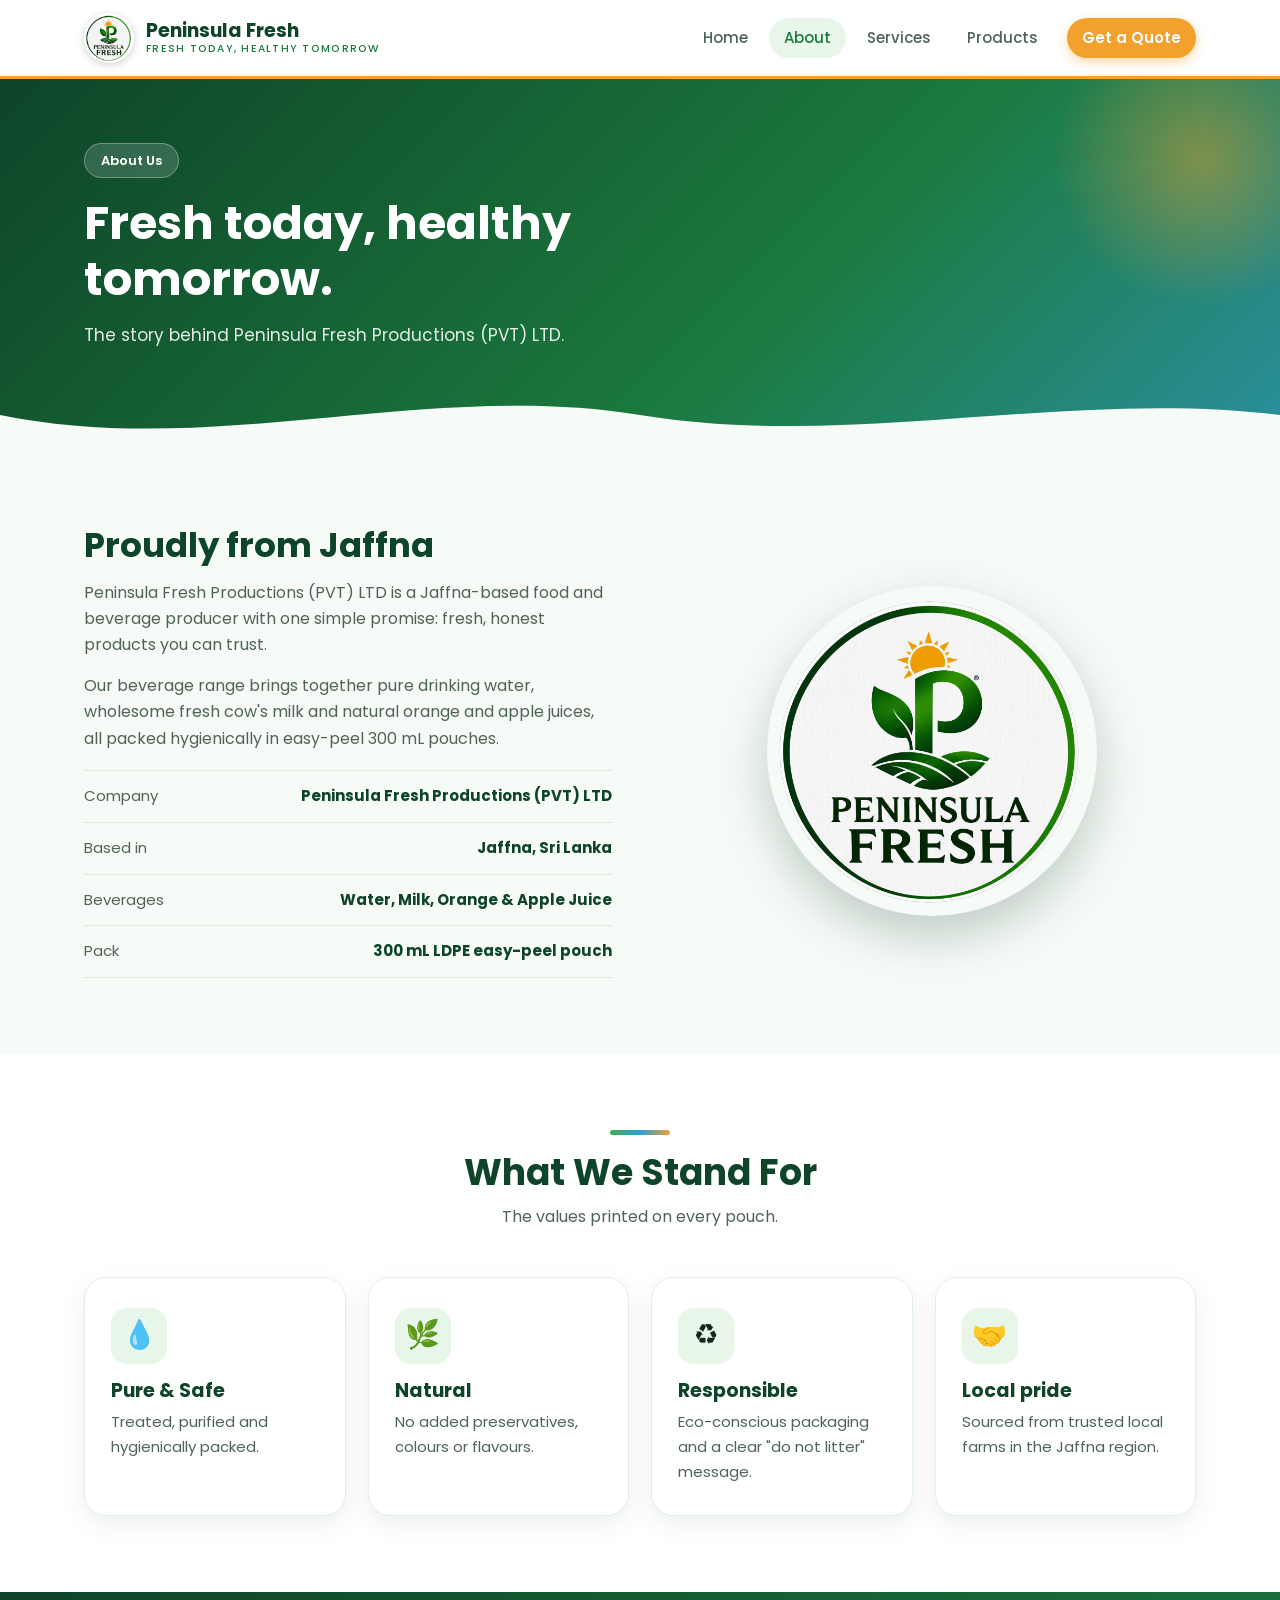
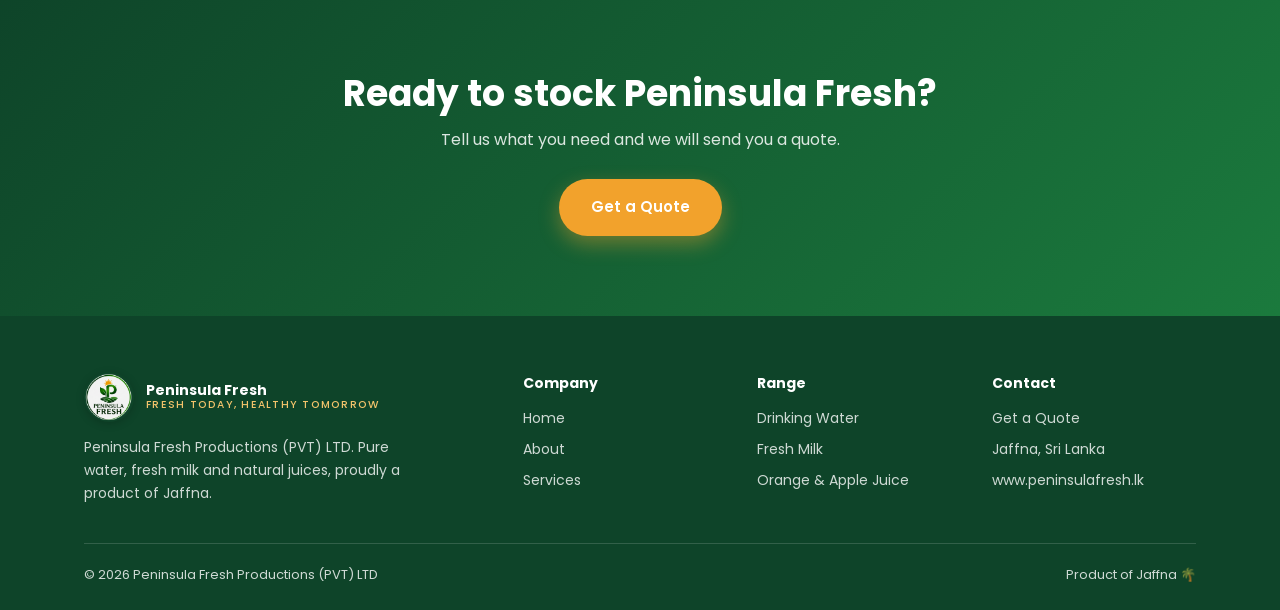
==== commit 2ce6791c: "Fix intermittent oversized WhatsApp icon" ====
--- a/about.html
+++ b/about.html
@@ -3,21 +3,6 @@
 <title>About | Peninsula Fresh</title><meta name="description" content="About Peninsula Fresh Productions (PVT) LTD, Jaffna.">
 <link rel="icon" href="images/logo.png"><link rel="preconnect" href="https://fonts.googleapis.com"><link href="https://fonts.googleapis.com/css2?family=Poppins:wght@400;500;600;700&display=swap" rel="stylesheet">
 <link rel="stylesheet" href="style.css"></head>
-<!-- Floating WhatsApp Button -->
-<a
-  href="https://wa.me/94769988123?text=Hello%20Peninsula%20Fresh%2C%20I%20would%20like%20to%20know%20more%20about%20your%20products."
-  class="whatsapp-float"
-  target="_blank"
-  rel="noopener noreferrer"
-  aria-label="Chat with Peninsula Fresh on WhatsApp"
-  title="Chat with us on WhatsApp"
->
-  <svg viewBox="0 0 32 32"
-       xmlns="http://www.w3.org/2000/svg"
-       aria-hidden="true">
-    <path fill="currentColor" d="M16 .8A15.2 15.2 0 0 0 2.9 23.7L.8 31.2l7.7-2A15.2 15.2 0 1 0 16 .8Zm0 27.6a12.3 12.3 0 0 1-6.3-1.7l-.5-.3-4.5 1.2 1.2-4.4-.3-.5a12.4 12.4 0 1 1 10.4 5.7Zm6.8-9.3c-.4-.2-2.3-1.1-2.7-1.2-.4-.1-.7-.2-.9.2-.3.4-1.1 1.2-1.3 1.4-.2.2-.5.3-.9.1-.4-.2-1.6-.6-3-1.8-1.1-1-1.8-2.2-2-2.6-.2-.4 0-.6.2-.8l.7-.8c.2-.2.3-.4.4-.7.1-.2.1-.5 0-.7-.1-.2-.9-2.1-1.2-2.9-.3-.7-.6-.6-.9-.6h-.8c-.3 0-.8.1-1.2.6-.4.4-1.6 1.5-1.6 3.7s1.6 4.3 1.8 4.6c.2.3 3.1 4.8 7.5 6.5 1 .4 1.8.6 2.5.8 1.1.3 2.1.2 2.9.2.9-.1 2.3-.9 2.6-1.8.3-.9.3-1.7.2-1.8-.1-.2-.4-.3-.8-.5Z"/>
-  </svg>
-</a>
 <body>
 <header class="hdr"><div class="wrap"><a class="brand" href="index.html"><img src="images/logo.png" alt="Peninsula Fresh logo"><span>Peninsula Fresh<small>Fresh Today, Healthy Tomorrow</small></span></a>
 <button class="mt" aria-label="Menu" aria-expanded="false"><span></span><span></span><span></span></button><nav class="nav"><a href="index.html">Home</a><a href="about.html" class=on>About</a><a href="services.html">Services</a><a href="products.html">Products</a><a href="contact.html" class="cta">Get a Quote</a></nav></div></header>
--- a/style.css
+++ b/style.css
@@ -1759,56 +1759,60 @@
     }
 }
 
-/* FIX - WhatsApp icon appearing too large */
-
-a.whatsapp-float {
+
+/* Stable WhatsApp floating button */
+
+.whatsapp-float {
     position: fixed !important;
     right: 20px !important;
     bottom: 20px !important;
     top: auto !important;
     left: auto !important;
 
-    width: 60px !important;
-    height: 60px !important;
-    padding: 0 !important;
+    width: 58px !important;
+    height: 58px !important;
 
     display: flex !important;
     align-items: center !important;
     justify-content: center !important;
 
-    background: #25D366;
-    color: white;
-    border-radius: 50%;
-    z-index: 9999;
+    padding: 0 !important;
+    border: none !important;
+    border-radius: 50% !important;
+
+    background: #25D366 !important;
+    color: #fff !important;
+
+    box-shadow: 0 6px 20px rgba(0,0,0,.20);
+    z-index: 9999 !important;
+
     overflow: hidden;
-}
-
-a.whatsapp-float svg {
-    display: block;
+    text-decoration: none;
+
+    transition: transform .25s ease;
+}
+
+.whatsapp-float:hover {
+    transform: scale(1.08);
+}
+
+.whatsapp-float svg {
+    display: block !important;
     width: 32px !important;
     height: 32px !important;
     min-width: 32px;
+    min-height: 32px;
     max-width: 32px;
-    min-height: 32px;
     max-height: 32px;
     flex-shrink: 0;
     fill: currentColor;
 }
 
 @media (max-width: 520px) {
-    a.whatsapp-float {
+    .whatsapp-float {
+        right: 15px !important;
+        bottom: 18px !important;
         width: 54px !important;
         height: 54px !important;
-        right: 15px !important;
-        bottom: 18px !important;
-    }
-
-    a.whatsapp-float svg {
-        width: 30px !important;
-        height: 30px !important;
-        min-width: 30px;
-        max-width: 30px;
-        min-height: 30px;
-        max-height: 30px;
-    }
-}
+    }
+}
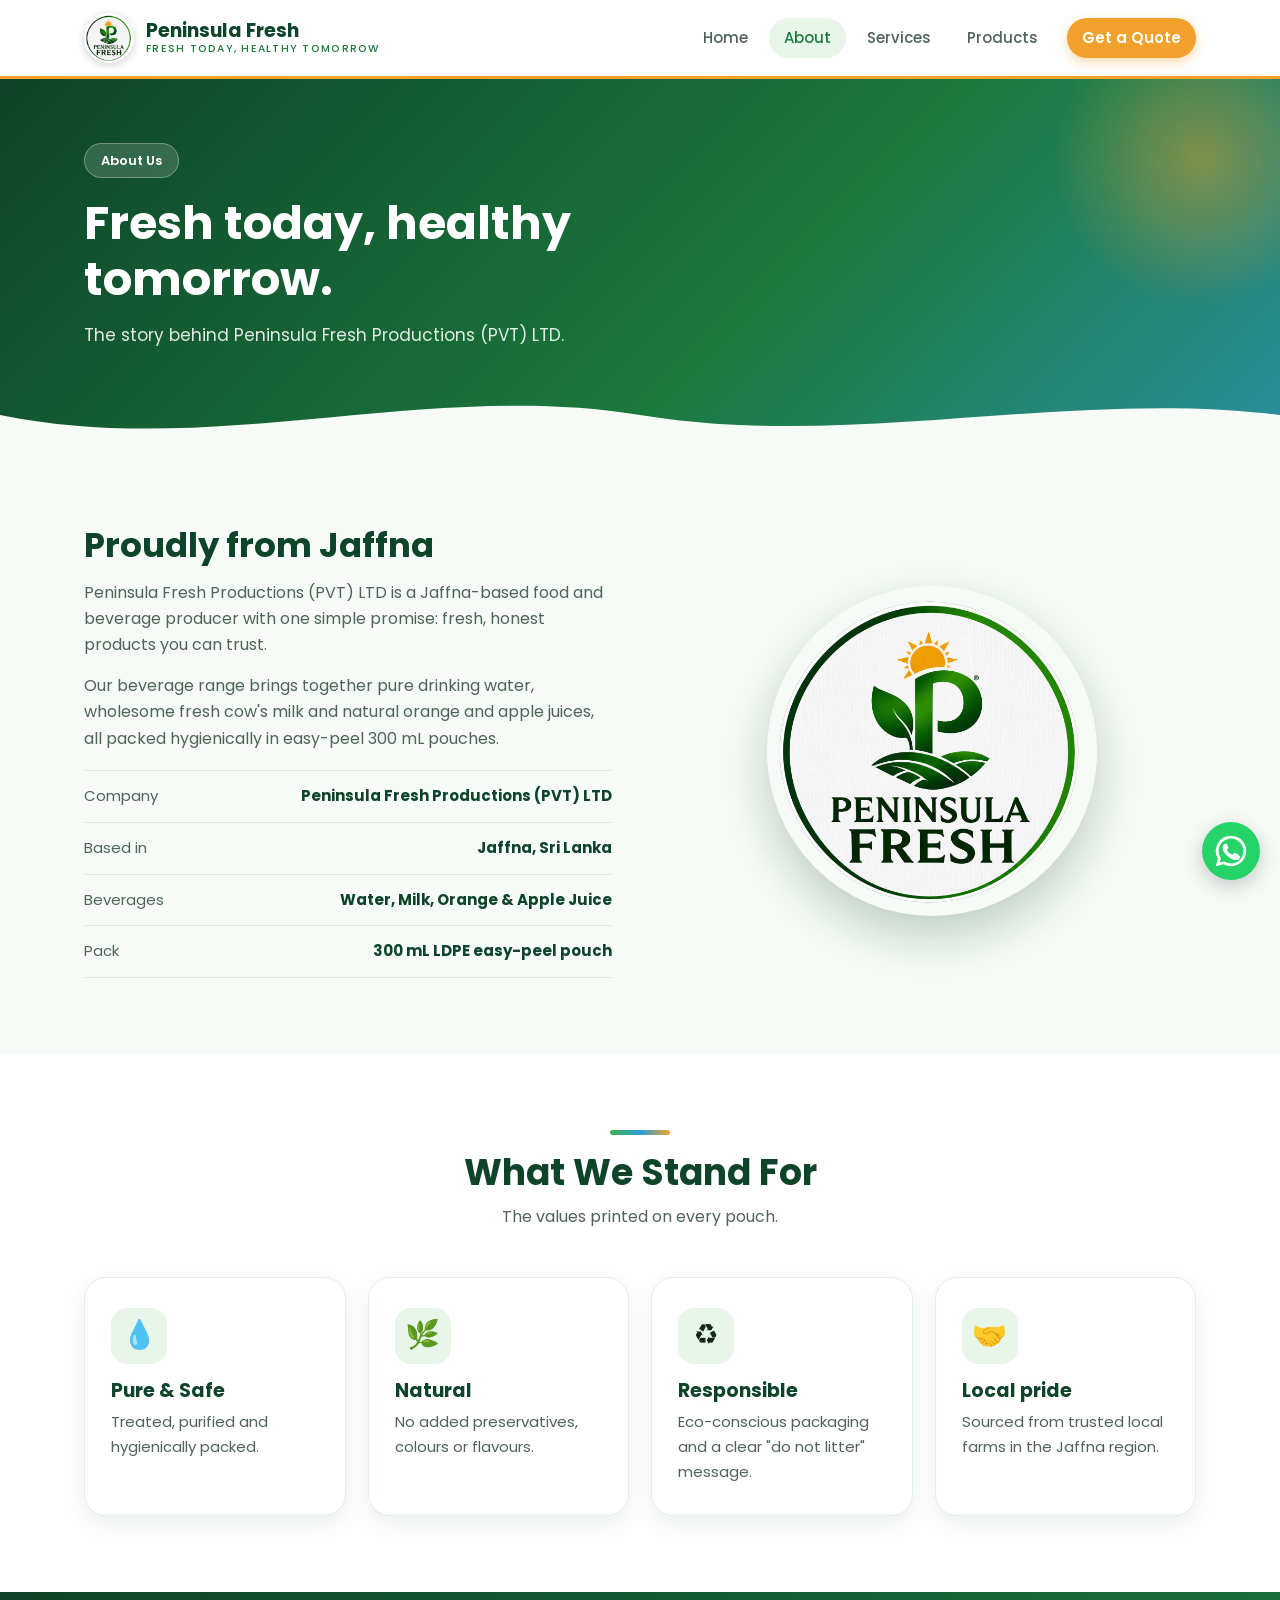
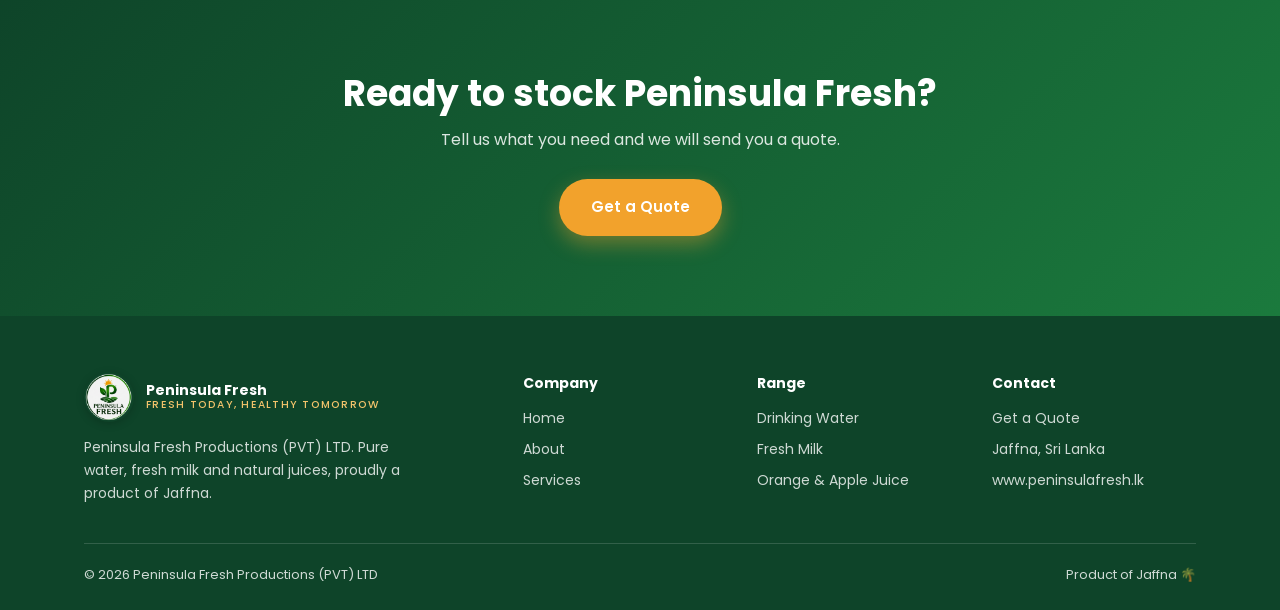
==== commit 94af81da: "Fix intermittent oversized WhatsApp icon" ====
--- a/about.html
+++ b/about.html
@@ -3,6 +3,43 @@
 <title>About | Peninsula Fresh</title><meta name="description" content="About Peninsula Fresh Productions (PVT) LTD, Jaffna.">
 <link rel="icon" href="images/logo.png"><link rel="preconnect" href="https://fonts.googleapis.com"><link href="https://fonts.googleapis.com/css2?family=Poppins:wght@400;500;600;700&display=swap" rel="stylesheet">
 <link rel="stylesheet" href="style.css"></head>
+<!-- WhatsApp Floating Button -->
+<a
+  href="https://wa.me/94769988123?text=Hello%20Peninsula%20Fresh"
+  class="whatsapp-float"
+  target="_blank"
+  rel="noopener noreferrer"
+  aria-label="Chat with Peninsula Fresh on WhatsApp"
+  style="
+    position:fixed;
+    right:20px;
+    bottom:20px;
+    width:58px;
+    height:58px;
+    display:flex;
+    align-items:center;
+    justify-content:center;
+    background:#25D366;
+    color:#ffffff;
+    border-radius:50%;
+    z-index:9999;
+    overflow:hidden;
+    text-decoration:none;
+  "
+>
+  <svg
+    xmlns="http://www.w3.org/2000/svg"
+    width="32"
+    height="32"
+    viewBox="0 0 32 32"
+    fill="currentColor"
+    aria-hidden="true"
+    style="width:32px;height:32px;display:block;flex-shrink:0;"
+  >
+    <path d="M16 .8A15.2 15.2 0 0 0 2.9 23.7L.8 31.2l7.7-2A15.2 15.2 0 1 0 16 .8Zm0 27.6a12.3 12.3 0 0 1-6.3-1.7l-.5-.3-4.5 1.2 1.2-4.4-.3-.5a12.4 12.4 0 1 1 10.4 5.7Zm6.8-9.3c-.4-.2-2.3-1.1-2.7-1.2-.4-.1-.7-.2-.9.2-.3.4-1.1 1.2-1.3 1.4-.2.2-.5.3-.9.1-.4-.2-1.6-.6-3-1.8-1.1-1-1.8-2.2-2-2.6-.2-.4 0-.6.2-.8l.7-.8c.2-.2.3-.4.4-.7.1-.2.1-.5 0-.7-.1-.2-.9-2.1-1.2-2.9-.3-.7-.6-.6-.9-.6h-.8c-.3 0-.8.1-1.2.6-.4.4-1.6 1.5-1.6 3.7s1.6 4.3 1.8 4.6c.2.3 3.1 4.8 7.5 6.5 1 .4 1.8.6 2.5.8 1.1.3 2.1.2 2.9.2.9-.1 2.3-.9 2.6-1.8.3-.9.3-1.7.2-1.8-.1-.2-.4-.3-.8-.5Z"/>
+  </svg>
+</a>
+
 <body>
 <header class="hdr"><div class="wrap"><a class="brand" href="index.html"><img src="images/logo.png" alt="Peninsula Fresh logo"><span>Peninsula Fresh<small>Fresh Today, Healthy Tomorrow</small></span></a>
 <button class="mt" aria-label="Menu" aria-expanded="false"><span></span><span></span><span></span></button><nav class="nav"><a href="index.html">Home</a><a href="about.html" class=on>About</a><a href="services.html">Services</a><a href="products.html">Products</a><a href="contact.html" class="cta">Get a Quote</a></nav></div></header>
